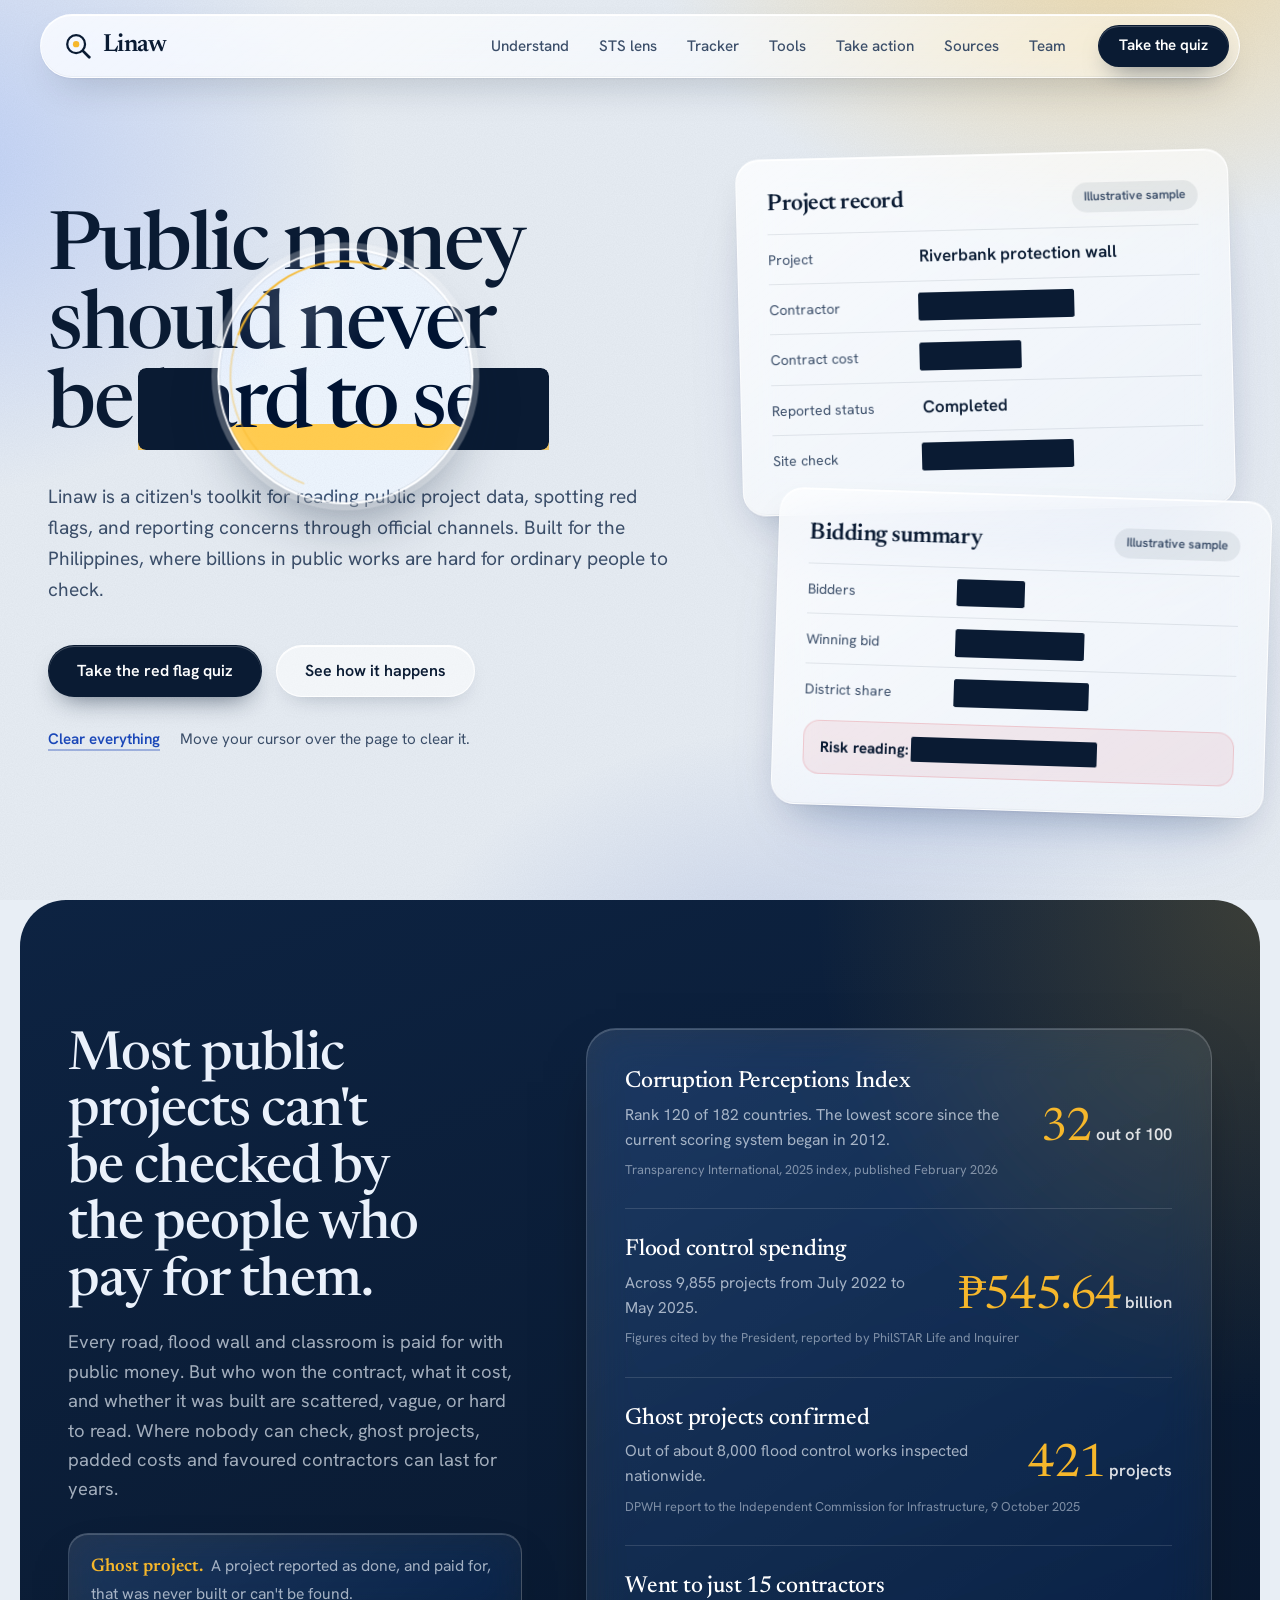
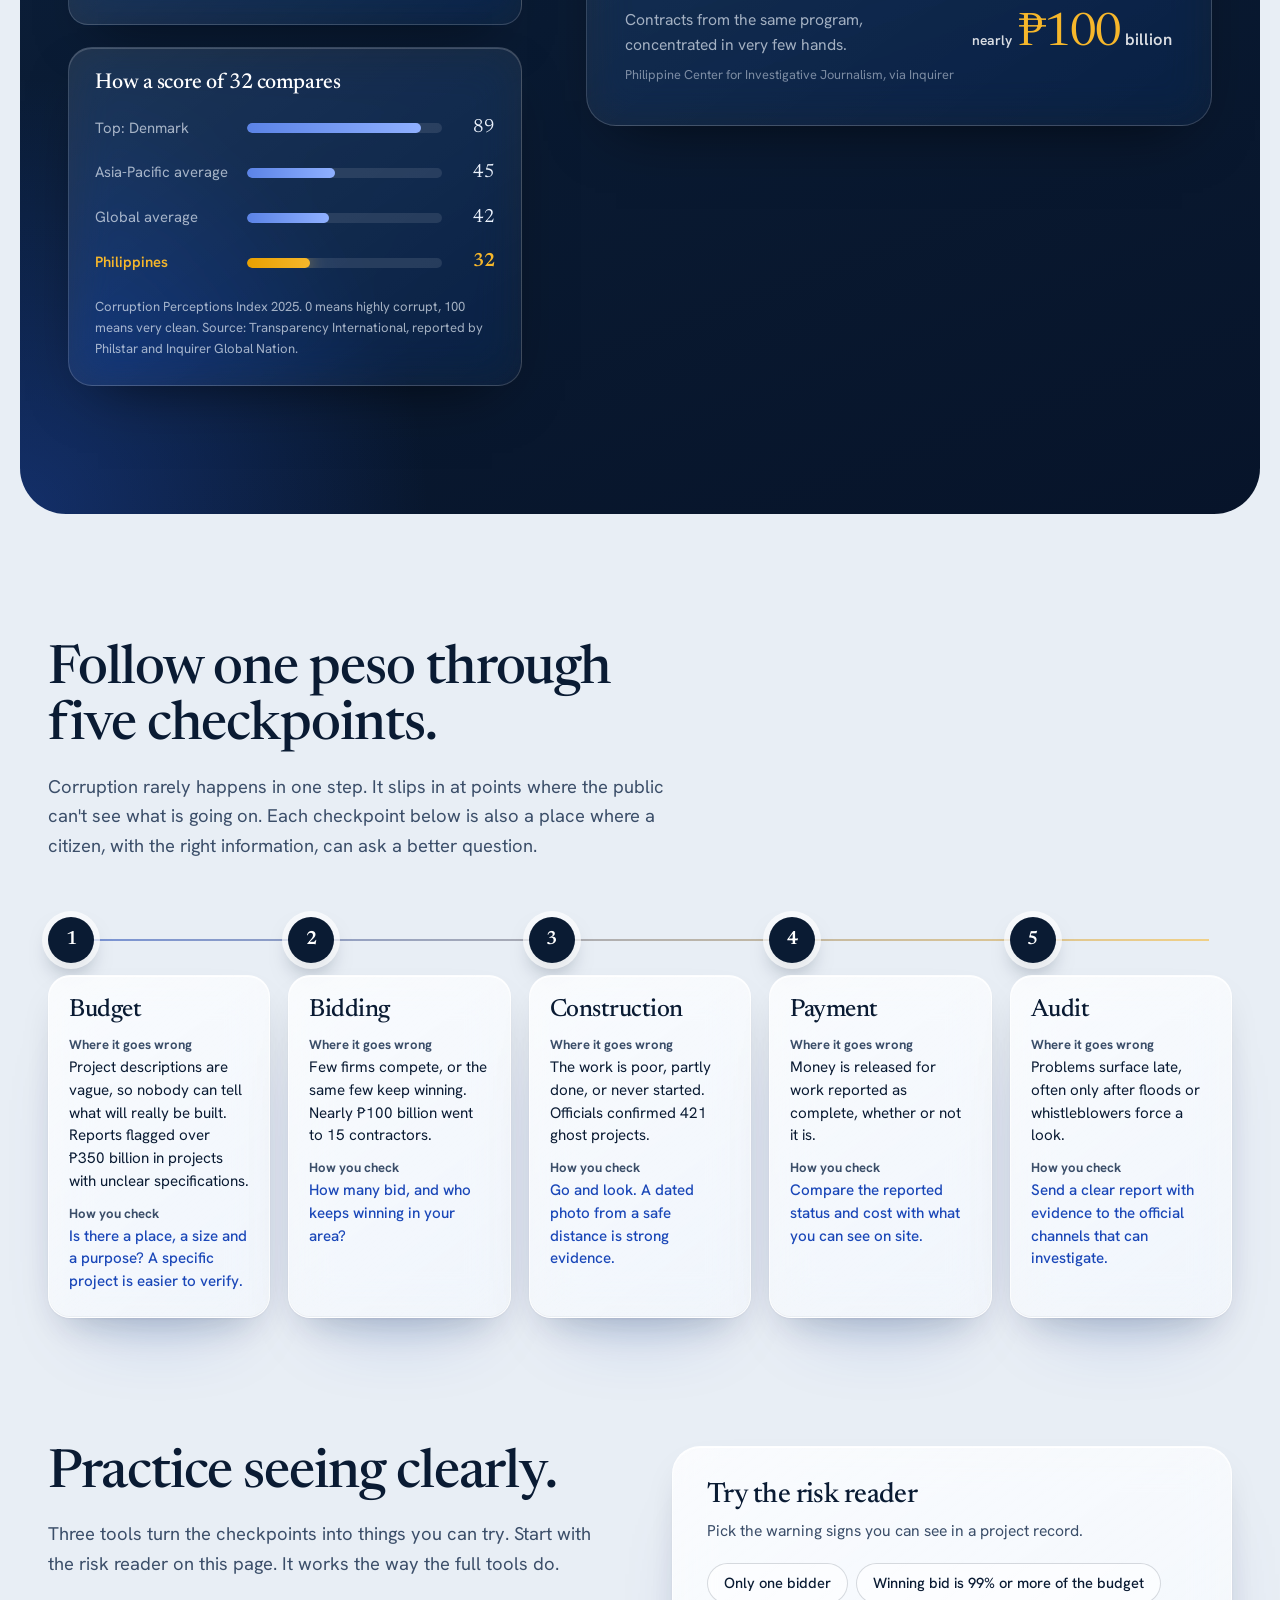
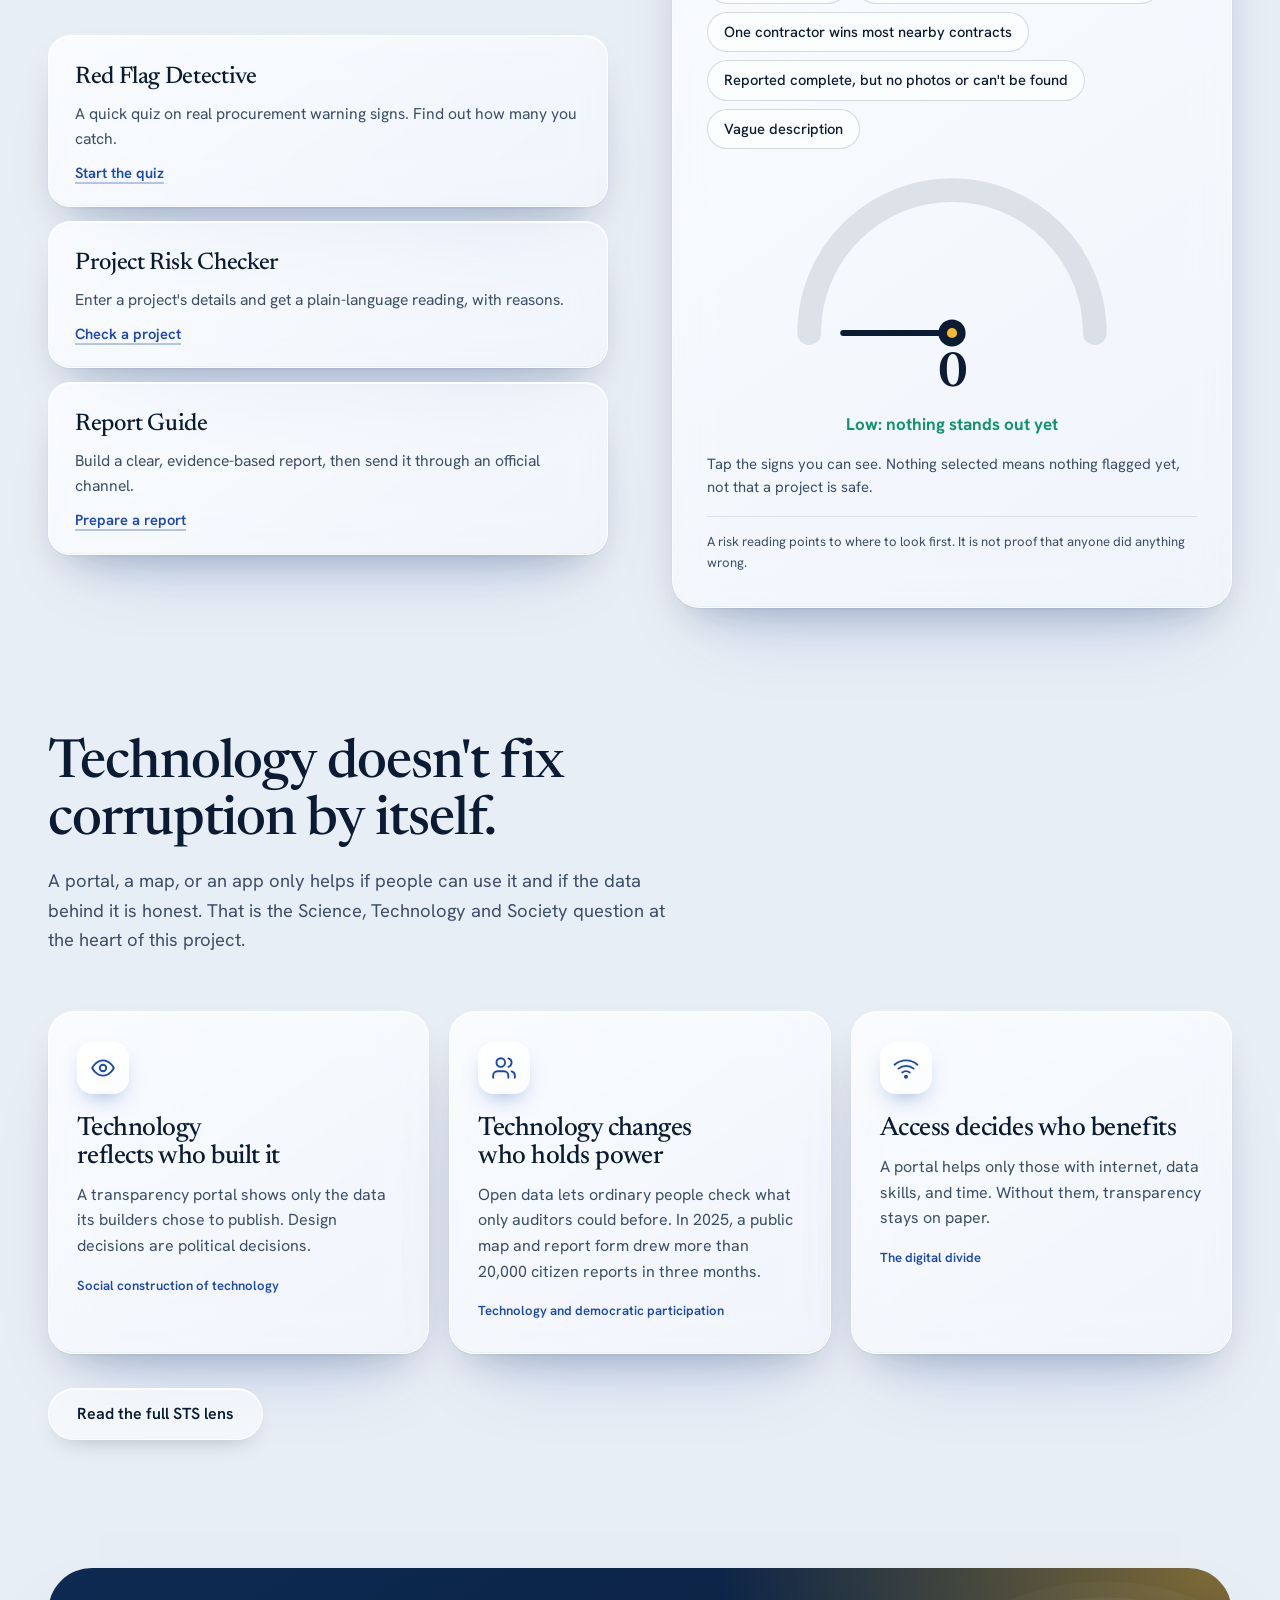
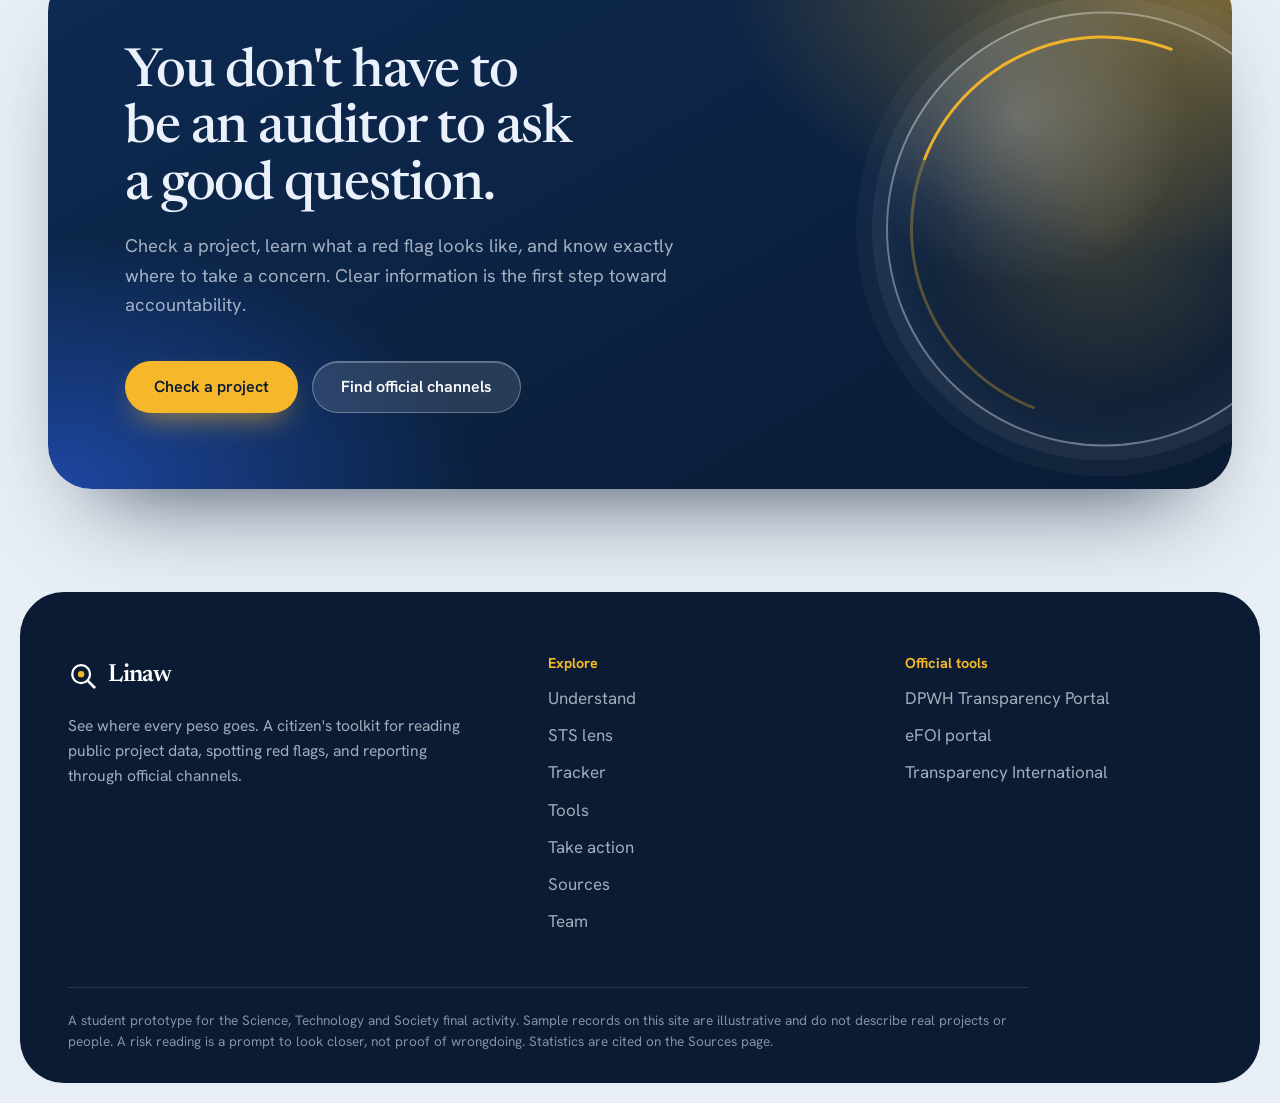
==== index.html @ 407753c2 "Add homepage and design system" ====
<!doctype html>
<html lang="en">
<head>
  <meta charset="utf-8">
  <meta name="viewport" content="width=device-width, initial-scale=1">
  <title>Linaw: See where every peso goes</title>
  <meta name="description" content="Linaw is a citizen's toolkit for reading public project data, spotting red flags, and reporting corruption concerns through official channels in the Philippines.">
  <meta name="theme-color" content="#e8eef5">
  <link rel="icon" href="assets/favicon.svg" type="image/svg+xml">
  <link rel="preconnect" href="https://fonts.googleapis.com">
  <link rel="preconnect" href="https://fonts.gstatic.com" crossorigin>
  <link href="https://fonts.googleapis.com/css2?family=Hanken+Grotesk:wght@400;500;600;700&family=Newsreader:ital,opsz,wght@0,6..72,400..700;1,6..72,400..700&display=swap" rel="stylesheet">
  <link rel="stylesheet" href="css/styles.css">
  <script>document.documentElement.classList.add("js");</script>
</head>
<body>
  <div data-chrome="header"></div>

  <main id="main">

    <!-- HERO: the lens clears redacted public records -->
    <section class="hero" data-lens aria-labelledby="hero-title">
      <div class="lens" aria-hidden="true"></div>
      <div class="wrap hero__grid">
        <div class="hero__copy">
          <h1 id="hero-title" class="hero__title">
            <span class="w" style="--i:0">Public</span>
            <span class="w" style="--i:1">money</span>
            <span class="w" style="--i:2">should</span>
            <span class="w" style="--i:3">never</span>
            <span class="w" style="--i:4">be</span>
            <span class="w" style="--i:5"><span class="redact">hard to see.</span></span>
          </h1>
          <p class="hero__sub rise" style="--d:0">Linaw is a citizen's toolkit for reading public project data, spotting red flags, and reporting concerns through official channels. Built for the Philippines, where billions in public works are hard for ordinary people to check.</p>
          <div class="hero__actions rise" style="--d:120">
            <a class="btn btn--primary" href="tools.html#detective"><span>Take the red flag quiz</span></a>
            <a class="btn btn--glass" href="#how"><span>See how it happens</span></a>
          </div>
          <div class="lens-bar rise" style="--d:240">
            <button class="linkbtn" type="button" data-lens-toggle aria-pressed="false">Clear everything</button>
            <span data-lens-hint>Move your cursor over the page to clear it.</span>
          </div>
        </div>

        <div class="dossier" aria-label="Sample public project records">
          <article class="sheet sheet--a glass" style="--d:0">
            <header class="sheet__head">
              <h2 class="sheet__title">Project record</h2>
              <span class="chip">Illustrative sample</span>
            </header>
            <dl class="rows">
              <div><dt>Project</dt><dd>Riverbank protection wall</dd></div>
              <div><dt>Contractor</dt><dd><span class="redact">Apex Ridge Builders</span></dd></div>
              <div><dt>Contract cost</dt><dd><span class="redact">₱48,500,000</span></dd></div>
              <div><dt>Reported status</dt><dd>Completed</dd></div>
              <div><dt>Site check</dt><dd><span class="redact redact--flag">No structure found</span></dd></div>
            </dl>
          </article>

          <article class="sheet sheet--b glass" style="--d:160">
            <header class="sheet__head">
              <h2 class="sheet__title">Bidding summary</h2>
              <span class="chip">Illustrative sample</span>
            </header>
            <dl class="rows">
              <div><dt>Bidders</dt><dd><span class="redact">1 bidder</span></dd></div>
              <div><dt>Winning bid</dt><dd><span class="redact">99.8% of budget</span></dd></div>
              <div><dt>District share</dt><dd><span class="redact">71% of contracts</span></dd></div>
            </dl>
            <p class="verdict"><strong>Risk reading:</strong> <span class="redact redact--flag">High, verify on the ground</span></p>
          </article>
        </div>
      </div>
    </section>

    <!-- THE PROBLEM -->
    <section class="band--ink section" id="problem" aria-labelledby="problem-title">
      <div class="wrap problem">
        <div>
          <div class="sec-head" data-focus>
            <h2 id="problem-title">Most public projects can't be checked by the people who pay for them.</h2>
            <p>Every road, flood wall and classroom is paid for with public money. But who won the contract, what it cost, and whether it was built are scattered, vague, or hard to read. Where nobody can check, ghost projects, padded costs and favoured contractors can last for years.</p>
          </div>

          <p class="define glass glass--ink"><strong>Ghost project.</strong> A project reported as done, and paid for, that was never built or can't be found.</p>

          <div class="compare glass glass--ink" data-bars>
            <h3>How a score of 32 compares</h3>
            <div class="bar"><span class="bar__label">Top: Denmark</span><span class="bar__track"><span class="bar__fill" style="--w:89%"></span></span><span class="bar__val">89</span></div>
            <div class="bar"><span class="bar__label">Asia-Pacific average</span><span class="bar__track"><span class="bar__fill" style="--w:45%"></span></span><span class="bar__val">45</span></div>
            <div class="bar"><span class="bar__label">Global average</span><span class="bar__track"><span class="bar__fill" style="--w:42%"></span></span><span class="bar__val">42</span></div>
            <div class="bar bar--ph"><span class="bar__label">Philippines</span><span class="bar__track"><span class="bar__fill" style="--w:32%"></span></span><span class="bar__val">32</span></div>
            <p class="compare__note">Corruption Perceptions Index 2025. 0 means highly corrupt, 100 means very clean. Source: Transparency International, reported by Philstar and Inquirer Global Nation.</p>
          </div>
        </div>

        <div class="ledger glass glass--ink" data-ledger aria-label="Key figures">
          <div class="ledger__row">
            <div class="ledger__label"><strong>Corruption Perceptions Index</strong><span>Rank 120 of 182 countries. The lowest score since the current scoring system began in 2012.</span></div>
            <div class="ledger__value"><span data-to="32">32</span><small>out of 100</small></div>
            <p class="ledger__src">Transparency International, 2025 index, published February 2026</p>
          </div>
          <div class="ledger__row">
            <div class="ledger__label"><strong>Flood control spending</strong><span>Across 9,855 projects from July 2022 to May 2025.</span></div>
            <div class="ledger__value">₱<span data-to="545.64" data-dec="2">545.64</span><small>billion</small></div>
            <p class="ledger__src">Figures cited by the President, reported by PhilSTAR Life and Inquirer</p>
          </div>
          <div class="ledger__row">
            <div class="ledger__label"><strong>Ghost projects confirmed</strong><span>Out of about 8,000 flood control works inspected nationwide.</span></div>
            <div class="ledger__value"><span data-to="421">421</span><small>projects</small></div>
            <p class="ledger__src">DPWH report to the Independent Commission for Infrastructure, 9 October 2025</p>
          </div>
          <div class="ledger__row">
            <div class="ledger__label"><strong>Went to just 15 contractors</strong><span>Contracts from the same program, concentrated in very few hands.</span></div>
            <div class="ledger__value"><small class="pre">nearly</small>₱<span data-to="100">100</span><small>billion</small></div>
            <p class="ledger__src">Philippine Center for Investigative Journalism, via Inquirer</p>
          </div>
        </div>
      </div>
    </section>

    <!-- HOW IT HAPPENS: a true sequence -->
    <section class="section" id="how" aria-labelledby="how-title">
      <div class="wrap">
        <div class="sec-head" data-focus>
          <h2 id="how-title">Follow one peso through five checkpoints.</h2>
          <p>Corruption rarely happens in one step. It slips in at points where the public can't see what is going on. Each checkpoint below is also a place where a citizen, with the right information, can ask a better question.</p>
        </div>

        <ol class="steps">
          <li class="step">
            <span class="step__node" aria-hidden="true">1</span>
            <div class="glass">
              <h3>Budget</h3>
              <h4>Where it goes wrong</h4>
              <p>Project descriptions are vague, so nobody can tell what will really be built. Reports flagged over ₱350 billion in projects with unclear specifications.</p>
              <h4>How you check</h4>
              <p class="fix">Is there a place, a size and a purpose? A specific project is easier to verify.</p>
            </div>
          </li>
          <li class="step">
            <span class="step__node" aria-hidden="true">2</span>
            <div class="glass">
              <h3>Bidding</h3>
              <h4>Where it goes wrong</h4>
              <p>Few firms compete, or the same few keep winning. Nearly ₱100 billion went to 15 contractors.</p>
              <h4>How you check</h4>
              <p class="fix">How many bid, and who keeps winning in your area?</p>
            </div>
          </li>
          <li class="step">
            <span class="step__node" aria-hidden="true">3</span>
            <div class="glass">
              <h3>Construction</h3>
              <h4>Where it goes wrong</h4>
              <p>The work is poor, partly done, or never started. Officials confirmed 421 ghost projects.</p>
              <h4>How you check</h4>
              <p class="fix">Go and look. A dated photo from a safe distance is strong evidence.</p>
            </div>
          </li>
          <li class="step">
            <span class="step__node" aria-hidden="true">4</span>
            <div class="glass">
              <h3>Payment</h3>
              <h4>Where it goes wrong</h4>
              <p>Money is released for work reported as complete, whether or not it is.</p>
              <h4>How you check</h4>
              <p class="fix">Compare the reported status and cost with what you can see on site.</p>
            </div>
          </li>
          <li class="step">
            <span class="step__node" aria-hidden="true">5</span>
            <div class="glass">
              <h3>Audit</h3>
              <h4>Where it goes wrong</h4>
              <p>Problems surface late, often only after floods or whistleblowers force a look.</p>
              <h4>How you check</h4>
              <p class="fix">Send a clear report with evidence to the official channels that can investigate.</p>
            </div>
          </li>
        </ol>
      </div>
    </section>

    <!-- TOOLS + LIVE RISK READER -->
    <section class="section" id="tools" style="padding-top:0" aria-labelledby="tools-title">
      <div class="wrap split">
        <div>
          <div class="sec-head" data-focus>
            <h2 id="tools-title">Practice seeing clearly.</h2>
            <p>Three tools turn the checkpoints into things you can try. Start with the risk reader on this page. It works the way the full tools do.</p>
          </div>
          <div class="toollist">
            <a class="tool glass" href="tools.html#detective">
              <strong>Red Flag Detective</strong>
              <span>A quick quiz on real procurement warning signs. Find out how many you catch.</span>
              <em>Start the quiz</em>
            </a>
            <a class="tool glass" href="tools.html#checker">
              <strong>Project Risk Checker</strong>
              <span>Enter a project's details and get a plain-language reading, with reasons.</span>
              <em>Check a project</em>
            </a>
            <a class="tool glass" href="tools.html#report">
              <strong>Report Guide</strong>
              <span>Build a clear, evidence-based report, then send it through an official channel.</span>
              <em>Prepare a report</em>
            </a>
          </div>
        </div>

        <section class="meter glass" data-meter data-level="low" aria-labelledby="meter-title">
          <h3 id="meter-title">Try the risk reader</h3>
          <p class="meter__lead">Pick the warning signs you can see in a project record.</p>
          <div class="chips">
            <button class="flag" type="button" aria-pressed="false" data-weight="25" data-why="Only one bidder means the price may never have been tested by competition.">Only one bidder</button>
            <button class="flag" type="button" aria-pressed="false" data-weight="15" data-why="A winning bid right at the approved budget can mean the price was never negotiated.">Winning bid is 99% or more of the budget</button>
            <button class="flag" type="button" aria-pressed="false" data-weight="25" data-why="Contracts concentrated in a few firms are a classic procurement warning sign.">One contractor wins most nearby contracts</button>
            <button class="flag" type="button" aria-pressed="false" data-weight="25" data-why="A project marked complete that nobody can see or locate needs a site check.">Reported complete, but no photos or can't be found</button>
            <button class="flag" type="button" aria-pressed="false" data-weight="10" data-why="Without a place, size or purpose, a project is almost impossible to verify.">Vague description</button>
          </div>

          <div class="gauge" role="img" aria-label="Risk gauge">
            <svg viewBox="0 0 200 112">
              <path class="gauge__track" d="M16 100 A84 84 0 0 1 184 100" pathLength="100"/>
              <path class="gauge__fill" d="M16 100 A84 84 0 0 1 184 100" pathLength="100" style="stroke-dasharray:0 200;stroke-opacity:0"/>
              <g class="gauge__needle" style="transform:rotate(-90deg)">
                <line x1="100" y1="100" x2="100" y2="36" stroke="#0a1b33" stroke-width="3.5" stroke-linecap="round"/>
                <circle cx="100" cy="100" r="8" fill="#0a1b33"/>
                <circle cx="100" cy="100" r="3" fill="#f6b72b"/>
              </g>
            </svg>
          </div>
          <p class="gauge__readout" aria-live="polite"><span class="gauge__score" data-score>0</span></p>
          <p class="meter__level" data-level-text aria-live="polite">Low: nothing stands out yet</p>
          <ul class="meter__why" data-reasons></ul>
          <p class="meter__note">A risk reading points to where to look first. It is not proof that anyone did anything wrong.</p>
        </section>
      </div>
    </section>

    <!-- STS LENS -->
    <section class="section" id="sts" style="padding-top:0" aria-labelledby="sts-title">
      <div class="wrap">
        <div class="sec-head" data-focus>
          <h2 id="sts-title">Technology doesn't fix corruption by itself.</h2>
          <p>A portal, a map, or an app only helps if people can use it and if the data behind it is honest. That is the Science, Technology and Society question at the heart of this project.</p>
        </div>
        <div class="trio">
          <article class="idea glass">
            <div class="idea__icon"><svg viewBox="0 0 24 24" aria-hidden="true"><path d="M2 12s3.6-7 10-7 10 7 10 7-3.6 7-10 7-10-7-10-7Z"/><circle cx="12" cy="12" r="3"/></svg></div>
            <h3>Technology reflects who built it</h3>
            <p>A transparency portal shows only the data its builders chose to publish. Design decisions are political decisions.</p>
            <small>Social construction of technology</small>
          </article>
          <article class="idea glass">
            <div class="idea__icon"><svg viewBox="0 0 24 24" aria-hidden="true"><path d="M16 21v-2a4 4 0 0 0-4-4H6a4 4 0 0 0-4 4v2"/><circle cx="9" cy="7" r="4"/><path d="M22 21v-2a4 4 0 0 0-3-3.87"/><path d="M16 3.13a4 4 0 0 1 0 7.75"/></svg></div>
            <h3>Technology changes who holds power</h3>
            <p>Open data lets ordinary people check what only auditors could before. In 2025, a public map and report form drew more than 20,000 citizen reports in three months.</p>
            <small>Technology and democratic participation</small>
          </article>
          <article class="idea glass">
            <div class="idea__icon"><svg viewBox="0 0 24 24" aria-hidden="true"><path d="M5 12.55a11 11 0 0 1 14.08 0"/><path d="M1.42 9a16 16 0 0 1 21.16 0"/><path d="M8.53 16.11a6 6 0 0 1 6.95 0"/><circle cx="12" cy="20" r="1"/></svg></div>
            <h3>Access decides who benefits</h3>
            <p>A portal helps only those with internet, data skills, and time. Without them, transparency stays on paper.</p>
            <small>The digital divide</small>
          </article>
        </div>
        <div class="more"><a class="btn btn--glass" href="sts.html"><span>Read the full STS lens</span></a></div>
      </div>
    </section>

    <!-- CLOSING CALL TO ACTION -->
    <section class="wrap" aria-labelledby="cta-title">
      <div class="cta">
        <div class="cta__lens" aria-hidden="true"></div>
        <h2 id="cta-title">You don't have to be an auditor to ask a good question.</h2>
        <p>Check a project, learn what a red flag looks like, and know exactly where to take a concern. Clear information is the first step toward accountability.</p>
        <div class="hero__actions">
          <a class="btn btn--gold" href="tools.html#checker"><span>Check a project</span></a>
          <a class="btn btn--glass" href="action.html"><span>Find official channels</span></a>
        </div>
      </div>
    </section>

  </main>

  <div data-chrome="footer"></div>
  <script src="js/main.js"></script>
</body>
</html>
---- css/styles.css ----
/* =========================================================
   LINAW — design system
   Concept: clarity vs. opacity. Public money should be easy to see.
   Palette: mist, ink navy, flag blue, sun gold, signal red.
   Type: Newsreader (display) + Hanken Grotesk (interface).
   ========================================================= */

:root {
  /* colour */
  --ink: #0a1b33;
  --ink-2: #14304f;
  --ink-soft: #3b4e69;
  --mist: #e8eef5;
  --mist-2: #dbe5f0;
  --paper: #ffffff;
  --blue: #1a47b8;
  --blue-2: #2f6bff;
  --gold: #f6b72b;
  --gold-deep: #b97f00;
  --red: #d8343f;
  --green: #10936f;
  --on-ink: #eaf1fb;
  --on-ink-soft: rgba(234, 241, 251, 0.68);

  /* type */
  --font-display: "Newsreader", "Iowan Old Style", "Palatino Linotype", Georgia, serif;
  --font-ui: "Hanken Grotesk", "Segoe UI", system-ui, -apple-system, sans-serif;
  --step--1: 0.875rem;
  --step-0: 1.0625rem;
  --step-1: 1.25rem;
  --step-2: 1.6rem;
  --step-3: clamp(1.8rem, 2.6vw, 2.3rem);
  --step-4: clamp(2.3rem, 4.2vw, 3.6rem);
  --step-5: clamp(2.85rem, 6.3vw, 5.9rem);

  /* shape + motion */
  --r-sm: 10px;
  --r-md: 18px;
  --r-lg: 28px;
  --ease: cubic-bezier(0.2, 0.7, 0.2, 1);
  --gutter: clamp(18px, 4vw, 48px);
  --section-y: clamp(72px, 10vw, 132px);
}

*, *::before, *::after { box-sizing: border-box; }

html {
  -webkit-text-size-adjust: 100%;
  scroll-behavior: smooth;
  background: var(--mist);
}

body {
  margin: 0;
  font-family: var(--font-ui);
  font-size: var(--step-0);
  line-height: 1.6;
  color: var(--ink);
  -webkit-font-smoothing: antialiased;
  text-rendering: optimizeLegibility;
  overflow-x: clip;
}

/* ambient light: sun from the top right, sea from the left */
body::before {
  content: "";
  position: fixed;
  inset: 0;
  z-index: -2;
  background:
    radial-gradient(60vw 55vh at 88% -8%, rgba(246, 183, 43, 0.38), transparent 62%),
    radial-gradient(55vw 60vh at -6% 18%, rgba(47, 107, 255, 0.22), transparent 62%),
    radial-gradient(50vw 50vh at 62% 112%, rgba(26, 71, 184, 0.16), transparent 62%),
    var(--mist);
}
/* fine paper grain */
body::after {
  content: "";
  position: fixed;
  inset: 0;
  z-index: -1;
  pointer-events: none;
  opacity: 0.07;
  mix-blend-mode: multiply;
  background-image: url("data:image/svg+xml;utf8,<svg xmlns='http://www.w3.org/2000/svg' width='160' height='160'><filter id='n'><feTurbulence type='fractalNoise' baseFrequency='.9' numOctaves='2' stitchTiles='stitch'/><feColorMatrix values='0 0 0 0 0  0 0 0 0 0  0 0 0 0 0  0 0 0 .55 0'/></filter><rect width='100%' height='100%' filter='url(%23n)'/></svg>");
}

img, svg { display: block; max-width: 100%; }
a { color: inherit; }
p { margin: 0; }

h1, h2, h3, h4 {
  margin: 0;
  font-family: var(--font-display);
  font-weight: 500;
  line-height: 1.05;
  letter-spacing: -0.02em;
  text-wrap: balance;
  font-optical-sizing: auto;
}

:focus-visible {
  outline: 3px solid var(--blue-2);
  outline-offset: 3px;
  border-radius: 6px;
}

::selection { background: var(--gold); color: var(--ink); }

.wrap {
  width: min(1240px, 100% - 2 * var(--gutter));
  margin-inline: auto;
}

.section { padding-block: var(--section-y); }
section[id] { scroll-margin-top: 96px; }

.skip {
  position: fixed;
  left: 16px;
  top: -80px;
  z-index: 100;
  background: var(--ink);
  color: #fff;
  padding: 12px 18px;
  border-radius: 12px;
  text-decoration: none;
  transition: top 0.2s;
}
.skip:focus { top: 14px; }

/* ---------- glass ---------- */
.glass {
  position: relative;
  isolation: isolate;
  border-radius: var(--r-lg);
  background: linear-gradient(145deg, rgba(255, 255, 255, 0.78), rgba(255, 255, 255, 0.42));
  border: 1px solid rgba(255, 255, 255, 0.78);
  -webkit-backdrop-filter: blur(22px) saturate(1.6);
  backdrop-filter: blur(22px) saturate(1.6);
  box-shadow:
    inset 0 1px 0 rgba(255, 255, 255, 0.95),
    inset 0 -1px 0 rgba(10, 27, 51, 0.04),
    0 1px 2px rgba(10, 27, 51, 0.05),
    0 18px 40px -18px rgba(10, 27, 51, 0.28),
    0 44px 80px -44px rgba(26, 71, 184, 0.28);
}
.glass::after {
  content: "";
  position: absolute;
  inset: 0;
  z-index: 0;
  border-radius: inherit;
  pointer-events: none;
  background: radial-gradient(380px circle at var(--mx, 50%) var(--my, 0%), rgba(255, 255, 255, 0.7), transparent 46%);
  opacity: 0;
  transition: opacity 0.35s var(--ease);
}
.glass:hover::after { opacity: 1; }
.glass > * { position: relative; z-index: 1; }

.glass--ink {
  background: linear-gradient(145deg, rgba(255, 255, 255, 0.11), rgba(255, 255, 255, 0.03));
  border-color: rgba(255, 255, 255, 0.16);
  box-shadow:
    inset 0 1px 0 rgba(255, 255, 255, 0.18),
    0 24px 60px -30px rgba(0, 0, 0, 0.7);
}
.glass--ink::after {
  background: radial-gradient(380px circle at var(--mx, 50%) var(--my, 0%), rgba(246, 183, 43, 0.16), transparent 46%);
}

/* ---------- buttons ---------- */
.btn {
  display: inline-flex;
  align-items: center;
  justify-content: center;
  height: 52px;
  padding: 0 28px;
  border-radius: 999px;
  border: 1px solid transparent;
  font: 600 1rem/1 var(--font-ui);
  text-decoration: none;
  cursor: pointer;
  position: relative;
  overflow: hidden;
  isolation: isolate;
  transition: transform 0.25s var(--ease), box-shadow 0.25s var(--ease), background-color 0.25s;
}
.btn > span { position: relative; z-index: 1; }
.btn--primary {
  background: var(--ink);
  color: #fff;
  box-shadow: inset 0 1px 0 rgba(255, 255, 255, 0.22), 0 12px 26px -12px rgba(10, 27, 51, 0.65);
}
.btn--primary::before {
  content: "";
  position: absolute;
  inset: 0;
  background: linear-gradient(110deg, transparent 30%, rgba(246, 183, 43, 0.6) 50%, transparent 70%);
  transform: translateX(-120%);
  transition: transform 0.75s var(--ease);
}
.btn--primary:hover { transform: translateY(-2px); box-shadow: inset 0 1px 0 rgba(255, 255, 255, 0.22), 0 18px 34px -12px rgba(10, 27, 51, 0.7), 0 0 0 4px rgba(246, 183, 43, 0.3); }
.btn--primary:hover::before { transform: translateX(120%); }
.btn--glass {
  color: var(--ink);
  background: rgba(255, 255, 255, 0.55);
  border-color: rgba(255, 255, 255, 0.85);
  -webkit-backdrop-filter: blur(14px);
  backdrop-filter: blur(14px);
  box-shadow: inset 0 1px 0 #fff, 0 10px 24px -14px rgba(10, 27, 51, 0.35);
}
.btn--glass:hover { transform: translateY(-2px); background: rgba(255, 255, 255, 0.85); box-shadow: inset 0 1px 0 #fff, 0 16px 30px -14px rgba(10, 27, 51, 0.4); }
.btn--gold { background: var(--gold); color: var(--ink); box-shadow: 0 14px 30px -12px rgba(246, 183, 43, 0.7); }
.btn--gold:hover { transform: translateY(-2px); box-shadow: 0 18px 36px -12px rgba(246, 183, 43, 0.9), 0 0 0 4px rgba(255, 255, 255, 0.25); }
.btn--sm { height: 42px; padding: 0 20px; font-size: 0.95rem; }

.linkbtn {
  appearance: none;
  background: none;
  border: 0;
  padding: 0;
  font: 600 0.95rem/1.2 var(--font-ui);
  color: var(--blue);
  cursor: pointer;
  text-decoration: underline;
  text-decoration-thickness: 2px;
  text-underline-offset: 5px;
  text-decoration-color: rgba(26, 71, 184, 0.35);
  transition: text-decoration-color 0.2s;
}
.linkbtn:hover { text-decoration-color: var(--blue); }

/* ---------- header ---------- */
.site-header {
  position: fixed;
  top: 14px;
  left: 0;
  right: 0;
  z-index: 50;
  display: flex;
  justify-content: center;
  padding-inline: 12px;
  pointer-events: none;
}
.nav {
  pointer-events: auto;
  width: min(1200px, 100%);
  height: 64px;
  display: flex;
  align-items: center;
  gap: 8px;
  padding: 0 10px 0 22px;
  border-radius: 999px;
  transition: background 0.3s, box-shadow 0.3s;
}
.nav::after { display: none; }
.site-header.is-scrolled .nav {
  background: linear-gradient(145deg, rgba(255, 255, 255, 0.9), rgba(255, 255, 255, 0.66));
  box-shadow: inset 0 1px 0 #fff, 0 22px 50px -22px rgba(10, 27, 51, 0.45);
}
.brand {
  display: inline-flex;
  align-items: center;
  gap: 10px;
  text-decoration: none;
  font-family: var(--font-display);
  font-size: 1.55rem;
  font-weight: 600;
  letter-spacing: -0.03em;
  margin-right: auto;
}
.brand svg { color: var(--ink); }
.nav__links { display: flex; align-items: center; gap: 2px; margin: 0; padding: 0; list-style: none; }
.nav__links a {
  display: block;
  padding: 10px 14px;
  border-radius: 999px;
  font-size: 0.95rem;
  font-weight: 500;
  color: var(--ink-soft);
  text-decoration: none;
  transition: background 0.2s, color 0.2s;
}
.nav__links a:hover { background: rgba(255, 255, 255, 0.7); color: var(--ink); }
.nav__links a[aria-current="page"] { color: var(--ink); background: rgba(246, 183, 43, 0.28); }
.nav__cta { margin-left: 10px; }
.nav__toggle {
  display: none;
  appearance: none;
  width: 46px;
  height: 46px;
  border: 0;
  border-radius: 50%;
  background: rgba(255, 255, 255, 0.7);
  cursor: pointer;
  color: var(--ink);
  margin-left: 6px;
}
.nav__toggle span, .nav__toggle span::before, .nav__toggle span::after {
  display: block;
  width: 18px;
  height: 2px;
  background: currentColor;
  border-radius: 2px;
  margin: auto;
  position: relative;
  transition: transform 0.3s var(--ease), background 0.2s;
}
.nav__toggle span::before, .nav__toggle span::after { content: ""; position: absolute; left: 0; }
.nav__toggle span::before { top: -6px; }
.nav__toggle span::after { top: 6px; }
.nav__toggle[aria-expanded="true"] span { background: transparent; }
.nav__toggle[aria-expanded="true"] span::before { transform: translateY(6px) rotate(45deg); }
.nav__toggle[aria-expanded="true"] span::after { transform: translateY(-6px) rotate(-45deg); }

@media (max-width: 1020px) {
  .nav__toggle { display: block; }
  .nav__cta { display: none; }
  .nav { position: relative; }
  .nav__links {
    position: absolute;
    top: calc(100% + 10px);
    left: 0;
    right: 0;
    flex-direction: column;
    align-items: stretch;
    padding: 12px;
    border-radius: 24px;
    background: #ffffff;
    border: 1px solid #fff;
    box-shadow: 0 30px 60px -24px rgba(10, 27, 51, 0.5);
    opacity: 0;
    visibility: hidden;
    transform: translateY(-8px);
    transition: opacity 0.25s, transform 0.25s var(--ease), visibility 0.25s;
  }
  .nav__links.is-open { opacity: 1; visibility: visible; transform: none; }
  .nav__links a { padding: 14px 18px; font-size: 1.05rem; }
}

/* ---------- hero + the lens ---------- */
.hero {
  position: relative;
  min-height: 100svh;
  padding: clamp(118px, 15vh, 160px) 0 clamp(56px, 8vh, 96px);
  display: flex;
  align-items: center;
  --lr: 128px;
  touch-action: pan-y;
  overflow: clip;
}
.hero__grid {
  display: grid;
  grid-template-columns: minmax(0, 1.12fr) minmax(0, 0.88fr);
  gap: clamp(36px, 5vw, 84px);
  align-items: center;
}
.hero__title {
  font-size: var(--step-5);
  line-height: 0.98;
  letter-spacing: -0.03em;
  font-weight: 500;
}
.hero__title .w { display: inline-block; }
.hero__sub {
  margin-top: clamp(22px, 3vw, 34px);
  max-width: 33em;
  font-size: clamp(1.08rem, 1.5vw, 1.25rem);
  color: var(--ink-soft);
}
.hero__actions { display: flex; flex-wrap: wrap; gap: 14px; margin-top: clamp(26px, 3.4vw, 40px); }
.lens-bar { display: flex; flex-wrap: wrap; align-items: center; gap: 10px 20px; margin-top: 30px; color: var(--ink-soft); font-size: 0.95rem; }

/* the redaction: a bar over real text, with a hole where the lens is */
.redact { position: relative; display: inline-block; padding: 0.02em 0.12em; margin: -0.02em -0.12em; }
.js .redact::after {
  content: "";
  position: absolute;
  inset: 0;
  background: var(--ink);
  border-radius: 0.1em;
  -webkit-mask-image: radial-gradient(circle at var(--hx, -999px) var(--hy, -999px), transparent 0, transparent calc(var(--lr) - 1px), #000 var(--lr));
  mask-image: radial-gradient(circle at var(--hx, -999px) var(--hy, -999px), transparent 0, transparent calc(var(--lr) - 1px), #000 var(--lr));
  transition: opacity 0.6s var(--ease);
}
.hero__title .redact { background: linear-gradient(transparent 68%, rgba(246, 183, 43, 0.7) 68%); }
.redact--flag { color: var(--red); font-weight: 700; }
.hero.is-clear .redact::after { opacity: 0; }

.lens {
  position: absolute;
  left: 0;
  top: 0;
  z-index: 20;
  width: calc(var(--lr) * 2);
  height: calc(var(--lr) * 2);
  border-radius: 50%;
  pointer-events: none;
  opacity: 0;
  transition: opacity 0.5s;
  will-change: transform;
  border: 2px solid rgba(255, 255, 255, 0.95);
  background: radial-gradient(circle at 30% 24%, rgba(255, 255, 255, 0.2), rgba(255, 255, 255, 0) 30%);
  box-shadow:
    inset 0 0 0 1px rgba(10, 27, 51, 0.1),
    inset 0 0 22px rgba(255, 255, 255, 0.16),
    0 0 0 6px rgba(255, 255, 255, 0.26),
    0 30px 60px -22px rgba(10, 27, 51, 0.5);
  -webkit-backdrop-filter: contrast(1.08) saturate(1.2);
  backdrop-filter: contrast(1.08) saturate(1.2);
}
.lens::before {
  content: "";
  position: absolute;
  inset: 10px;
  border-radius: 50%;
  border: 2px solid transparent;
  border-top-color: rgba(246, 183, 43, 0.95);
  border-left-color: rgba(246, 183, 43, 0.35);
  transform: rotate(-24deg);
}
.hero.has-lens .lens { opacity: 1; }
.hero.is-clear .lens { opacity: 0; }

/* the evidence: illustrative documents */
.dossier { position: relative; display: grid; gap: 0; }
.sheet { padding: clamp(20px, 2.4vw, 30px); border-radius: 24px; }
.sheet--a { transform: rotate(-1.4deg); }
.sheet--b { transform: rotate(1.8deg) translateX(clamp(8px, 3vw, 36px)); margin-top: -18px; }
.sheet__head { display: flex; align-items: center; justify-content: space-between; gap: 12px; margin-bottom: 14px; }
.sheet__title { font-family: var(--font-display); font-size: 1.45rem; font-weight: 600; letter-spacing: -0.02em; }
.chip {
  display: inline-flex;
  align-items: center;
  gap: 6px;
  padding: 5px 12px;
  border-radius: 999px;
  font-size: 0.78rem;
  font-weight: 600;
  background: rgba(10, 27, 51, 0.07);
  color: var(--ink-soft);
}
.rows { margin: 0; }
.rows div {
  display: grid;
  grid-template-columns: 8.2em minmax(0, 1fr);
  gap: 12px;
  padding: 11px 0;
  border-top: 1px solid rgba(10, 27, 51, 0.09);
  align-items: baseline;
}
.rows dt { font-size: 0.88rem; color: var(--ink-soft); }
.rows dd { margin: 0; font-weight: 600; }
.verdict {
  margin-top: 6px;
  padding: 14px 16px;
  border-radius: 16px;
  background: rgba(216, 52, 63, 0.08);
  border: 1px solid rgba(216, 52, 63, 0.18);
  font-size: 0.95rem;
}

/* entrance: one orchestrated moment, everything comes into focus */
@keyframes focus-in {
  from { opacity: 0; filter: blur(14px); transform: translateY(0.12em); }
  to { opacity: 1; filter: blur(0); transform: none; }
}
@keyframes sheet-in {
  from { opacity: 0; filter: blur(12px); translate: 0 24px; }
  to { opacity: 1; filter: blur(0); translate: 0 0; }
}
.js .hero .w { opacity: 0; animation: focus-in 0.95s var(--ease) forwards; animation-delay: calc(var(--i, 0) * 75ms + 150ms); }
.js .hero .rise { opacity: 0; animation: focus-in 0.9s var(--ease) forwards; animation-delay: calc(var(--d, 0) * 1ms + 700ms); }
.js .hero .sheet { opacity: 0; animation: sheet-in 1s var(--ease) forwards; animation-delay: calc(var(--d, 0) * 1ms + 900ms); }

/* scroll: headings sharpen as they arrive */
.ready [data-focus] { opacity: 0; filter: blur(10px); transition: opacity 0.9s var(--ease), filter 0.9s var(--ease); }
.ready [data-focus].is-in { opacity: 1; filter: blur(0); }

@media (max-width: 960px) {
  .hero { min-height: auto; --lr: 92px; }
  .hero__grid { grid-template-columns: 1fr; }
  .sheet--b { transform: rotate(1.2deg); }
}

/* ---------- section headings ---------- */
.sec-head { max-width: 46rem; margin-bottom: clamp(32px, 5vw, 56px); }
.sec-head h2 { font-size: var(--step-4); }
.sec-head p { margin-top: 18px; max-width: 40rem; font-size: 1.15rem; color: var(--ink-soft); }
.band--ink .sec-head p { color: var(--on-ink-soft); }

/* ---------- ink band: the problem ---------- */
.band--ink {
  position: relative;
  margin-inline: clamp(8px, 1.6vw, 22px);
  border-radius: clamp(26px, 4vw, 46px);
  color: var(--on-ink);
  background:
    radial-gradient(60% 70% at 100% 0%, rgba(246, 183, 43, 0.2), transparent 60%),
    radial-gradient(55% 60% at 0% 100%, rgba(47, 107, 255, 0.28), transparent 60%),
    linear-gradient(160deg, #0d2342, var(--ink) 55%, #07142a);
  overflow: hidden;
}
.problem { display: grid; grid-template-columns: minmax(0, 0.84fr) minmax(0, 1.16fr); gap: clamp(32px, 5vw, 76px); align-items: start; }
.problem .sec-head { margin-bottom: 28px; }
.define {
  padding: 18px 22px;
  border-radius: 20px;
  font-size: 0.98rem;
  color: var(--on-ink-soft);
  margin-bottom: 22px;
}
.define strong { color: var(--gold); font-family: var(--font-display); font-size: 1.15rem; font-weight: 600; margin-right: 4px; }

.compare { padding: 24px 26px 26px; border-radius: 24px; }
.compare h3 { font-size: 1.35rem; margin-bottom: 18px; color: #fff; }
.bar { display: grid; grid-template-columns: 8.6rem minmax(0, 1fr) 2.4rem; gap: 14px; align-items: center; margin-top: 14px; font-size: 0.93rem; }
.bar__label { color: var(--on-ink-soft); }
.bar__track { height: 10px; border-radius: 999px; background: rgba(255, 255, 255, 0.1); overflow: hidden; }
.bar__fill { display: block; height: 100%; width: 0; border-radius: inherit; background: linear-gradient(90deg, #5b83e6, #8fb0ff); transition: width 1.5s var(--ease); }
.bar__val { font-family: var(--font-display); font-size: 1.2rem; text-align: right; font-variant-numeric: lining-nums tabular-nums; }
.bar--ph .bar__label, .bar--ph .bar__val { color: var(--gold); font-weight: 600; }
.bar--ph .bar__fill { background: linear-gradient(90deg, #e8a000, var(--gold)); box-shadow: 0 0 18px rgba(246, 183, 43, 0.7); }
.is-in .bar__fill { width: var(--w); }
.compare__note { margin-top: 18px; font-size: 0.82rem; color: var(--on-ink-soft); }

.ledger { padding: clamp(6px, 1vw, 12px) clamp(22px, 3vw, 40px); border-radius: 30px; }
.ledger__row {
  position: relative;
  display: grid;
  grid-template-columns: minmax(0, 1fr) auto;
  align-items: end;
  gap: 8px 24px;
  padding: 28px 0;
  border-bottom: 1px solid rgba(255, 255, 255, 0.13);
}
.ledger__row:last-child { border-bottom: 0; }
.ledger__row::before {
  content: "";
  position: absolute;
  left: -22px;
  top: 22px;
  bottom: 22px;
  width: 3px;
  border-radius: 3px;
  background: var(--gold);
  transform: scaleY(0);
  transition: transform 0.4s var(--ease);
}
.ledger__row:hover::before { transform: scaleY(1); }
.ledger__label strong { display: block; font-family: var(--font-display); font-weight: 500; font-size: 1.45rem; color: #fff; letter-spacing: -0.01em; line-height: 1.15; margin-bottom: 6px; }
.ledger__label span { color: var(--on-ink-soft); font-size: 0.98rem; display: block; max-width: 32rem; }
.ledger__value { font-family: var(--font-display); font-size: clamp(2.1rem, 3.6vw, 3.3rem); line-height: 1; color: var(--gold); white-space: nowrap; font-variant-numeric: lining-nums tabular-nums; letter-spacing: -0.03em; text-align: right; }
.ledger__value small { font-size: 0.36em; letter-spacing: 0; color: #fff; opacity: 0.85; margin-left: 0.25em; font-family: var(--font-ui); font-weight: 600; }
.ledger__value .pre { margin: 0 0.5em 0 0; font-size: 0.3em; }
.ledger__src { grid-column: 1 / -1; font-size: 0.8rem; color: rgba(234, 241, 251, 0.5); }

@media (max-width: 960px) {
  .problem { grid-template-columns: 1fr; }
  .ledger__row { grid-template-columns: 1fr; }
  .ledger__value { text-align: left; }
  .ledger__row::before { left: -14px; }
}
@media (max-width: 520px) {
  .bar { grid-template-columns: 6.4rem minmax(0, 1fr) 2rem; gap: 10px; }
}

/* ---------- the five checkpoints ---------- */
.steps { position: relative; display: grid; grid-template-columns: repeat(5, minmax(0, 1fr)); gap: 18px; margin: 0; padding: 0; list-style: none; }
.steps::before {
  content: "";
  position: absolute;
  left: 23px;
  right: 23px;
  top: 22px;
  height: 2px;
  background: linear-gradient(90deg, var(--blue), var(--gold));
  opacity: 0.55;
}
.step { position: relative; padding-top: 58px; }
.step__node {
  position: absolute;
  top: 0;
  left: 0;
  width: 46px;
  height: 46px;
  display: grid;
  place-items: center;
  border-radius: 50%;
  background: var(--ink);
  color: #fff;
  font-family: var(--font-display);
  font-size: 1.2rem;
  font-weight: 600;
  box-shadow: 0 0 0 6px rgba(255, 255, 255, 0.65), 0 12px 24px -8px rgba(10, 27, 51, 0.55);
  transition: background 0.3s, color 0.3s, transform 0.3s var(--ease);
}
.step:hover .step__node { background: var(--gold); color: var(--ink); transform: scale(1.08); }
.step .glass { height: 100%; padding: 22px 20px 24px; border-radius: 22px; transition: transform 0.35s var(--ease), box-shadow 0.35s; }
.step:hover .glass { transform: translateY(-5px); }
.step h3 { font-size: 1.55rem; margin-bottom: 12px; }
.step h4 { font-family: var(--font-ui); font-size: 0.82rem; font-weight: 700; letter-spacing: 0; color: var(--ink-soft); margin: 14px 0 4px; }
.step p { font-size: 0.95rem; line-height: 1.5; }
.step .fix { color: var(--blue); font-weight: 500; }

@media (max-width: 1100px) {
  .steps { grid-template-columns: 1fr; gap: 22px; }
  .steps::before { left: 22px; right: auto; top: 22px; bottom: 22px; width: 2px; height: auto; background: linear-gradient(180deg, var(--blue), var(--gold)); }
  .step { padding: 0 0 0 66px; }
}

/* ---------- tools + live risk reader ---------- */
.split { display: grid; grid-template-columns: minmax(0, 1fr) minmax(0, 1fr); gap: clamp(28px, 5vw, 72px); align-items: start; }
.toollist { display: grid; gap: 14px; }
.tool {
  display: grid;
  gap: 4px;
  padding: 22px 26px;
  border-radius: 22px;
  text-decoration: none;
  transition: transform 0.35s var(--ease);
}
.tool:hover { transform: translateX(6px); }
.tool strong { font-family: var(--font-display); font-size: 1.5rem; font-weight: 500; letter-spacing: -0.015em; }
.tool span { color: var(--ink-soft); font-size: 0.98rem; }
.tool em { font-style: normal; font-weight: 600; font-size: 0.92rem; color: var(--blue); margin-top: 6px; text-decoration: underline; text-decoration-color: rgba(26, 71, 184, 0.3); text-underline-offset: 4px; text-decoration-thickness: 2px; }
.tool:hover em { text-decoration-color: var(--blue); }

.meter { padding: clamp(22px, 3vw, 34px); position: sticky; top: 96px; }
.meter h3 { font-size: 1.75rem; }
.meter__lead { margin-top: 8px; color: var(--ink-soft); font-size: 0.98rem; }
.chips { display: flex; flex-wrap: wrap; gap: 8px; margin: 20px 0 6px; }
.flag {
  appearance: none;
  font: 500 0.92rem/1.25 var(--font-ui);
  color: var(--ink);
  text-align: left;
  padding: 10px 16px;
  border-radius: 999px;
  border: 1px solid rgba(10, 27, 51, 0.16);
  background: rgba(255, 255, 255, 0.6);
  cursor: pointer;
  transition: transform 0.2s var(--ease), background 0.2s, border-color 0.2s, box-shadow 0.2s, color 0.2s;
}
.flag:hover { transform: translateY(-2px); border-color: var(--ink); background: #fff; }
.flag[aria-pressed="true"] { background: var(--ink); color: #fff; border-color: var(--ink); box-shadow: 0 10px 22px -10px rgba(10, 27, 51, 0.7); }

.gauge { position: relative; width: min(100%, 340px); margin: 14px auto 0; }
.gauge svg { width: 100%; height: auto; overflow: visible; }
.gauge__track { fill: none; stroke: rgba(10, 27, 51, 0.1); stroke-width: 14; stroke-linecap: round; }
.gauge__fill { fill: none; stroke: var(--green); stroke-width: 14; stroke-linecap: round; transition: stroke-dasharray 0.7s var(--ease), stroke 0.4s; }
.gauge__needle { transform-box: view-box; transform-origin: 100px 100px; transition: transform 0.8s cubic-bezier(0.3, 1.4, 0.5, 1); }
.gauge__readout { text-align: center; margin-top: -2px; }
.gauge__score { font-family: var(--font-display); font-size: 3rem; line-height: 1; font-weight: 600; font-variant-numeric: lining-nums tabular-nums; letter-spacing: -0.03em; }
.meter[data-level="mid"] .gauge__fill { stroke: var(--gold); }
.meter[data-level="high"] .gauge__fill { stroke: var(--red); }
.meter__level { text-align: center; margin-top: 12px; font-weight: 700; }
.meter[data-level="low"] .meter__level { color: var(--green); }
.meter[data-level="mid"] .meter__level { color: var(--gold-deep); }
.meter[data-level="high"] .meter__level { color: var(--red); }
.meter__why { margin: 14px 0 0; padding: 0; list-style: none; display: grid; gap: 8px; font-size: 0.93rem; color: var(--ink-soft); min-height: 3.2em; }
.meter__why li { padding-left: 22px; position: relative; }
.meter__why li::before { content: ""; position: absolute; left: 3px; top: 0.55em; width: 9px; height: 9px; border-radius: 50%; background: var(--gold); box-shadow: 0 0 0 4px rgba(246, 183, 43, 0.25); }
.meter__why li.is-empty::before { display: none; }
.meter__why li.is-empty { padding-left: 0; }
.meter__note { margin-top: 16px; padding-top: 14px; border-top: 1px solid rgba(10, 27, 51, 0.1); font-size: 0.82rem; color: var(--ink-soft); }

@media (max-width: 960px) {
  .split { grid-template-columns: 1fr; }
  .meter { position: relative; top: 0; }
}

/* ---------- STS lens ---------- */
.trio { display: grid; grid-template-columns: repeat(3, minmax(0, 1fr)); gap: 20px; }
.idea { padding: 30px 28px 32px; border-radius: 26px; transition: transform 0.4s var(--ease); }
.idea:hover { transform: translateY(-6px); }
.idea__icon {
  width: 52px;
  height: 52px;
  display: grid;
  place-items: center;
  border-radius: 16px;
  margin-bottom: 22px;
  color: var(--blue);
  background: linear-gradient(145deg, #fff, rgba(255, 255, 255, 0.4));
  box-shadow: inset 0 1px 0 #fff, 0 10px 22px -10px rgba(26, 71, 184, 0.5);
}
.idea__icon svg { width: 26px; height: 26px; fill: none; stroke: currentColor; stroke-width: 1.7; stroke-linecap: round; stroke-linejoin: round; }
.idea h3 { font-size: 1.65rem; margin-bottom: 10px; }
.idea p { color: var(--ink-soft); font-size: 1rem; }
.idea small { display: block; margin-top: 16px; font-size: 0.82rem; font-weight: 600; color: var(--blue); }
.more { margin-top: 34px; }
@media (max-width: 960px) { .trio { grid-template-columns: 1fr; } }

/* ---------- closing call to action ---------- */
.cta {
  position: relative;
  text-align: left;
  padding: clamp(36px, 6vw, 80px);
  border-radius: clamp(28px, 4vw, 44px);
  color: var(--on-ink);
  overflow: hidden;
  background:
    radial-gradient(70% 90% at 100% 0%, rgba(246, 183, 43, 0.5), transparent 62%),
    radial-gradient(60% 80% at 0% 100%, rgba(47, 107, 255, 0.5), transparent 60%),
    linear-gradient(150deg, #0d2a52, var(--ink));
  box-shadow: 0 50px 90px -50px rgba(10, 27, 51, 0.8);
}
.cta > :not(.cta__lens) { position: relative; z-index: 1; }
.cta__lens {
  position: absolute;
  z-index: 0;
  right: clamp(-130px, -7vw, -40px);
  top: 50%;
  width: clamp(240px, 34vw, 460px);
  aspect-ratio: 1;
  transform: translateY(-50%);
  border-radius: 50%;
  pointer-events: none;
  border: 2px solid rgba(255, 255, 255, 0.4);
  background:
    radial-gradient(circle at 30% 24%, rgba(255, 255, 255, 0.24), transparent 38%),
    radial-gradient(circle, rgba(246, 183, 43, 0.2), transparent 68%);
  box-shadow: inset 0 0 70px rgba(255, 255, 255, 0.1), 0 0 0 14px rgba(255, 255, 255, 0.05), 0 0 0 30px rgba(255, 255, 255, 0.03);
}
.cta__lens::before { content: ""; position: absolute; inset: 22px; border-radius: 50%; border: 3px solid transparent; border-top-color: rgba(246, 183, 43, 0.95); border-left-color: rgba(246, 183, 43, 0.3); transform: rotate(-24deg); }
.cta h2 { font-size: var(--step-4); max-width: 17ch; }
.cta p { margin-top: 18px; max-width: 36rem; font-size: 1.15rem; color: var(--on-ink-soft); }
.cta .hero__actions .btn--glass { color: #fff; background: rgba(255, 255, 255, 0.12); border-color: rgba(255, 255, 255, 0.3); box-shadow: inset 0 1px 0 rgba(255, 255, 255, 0.25); }
.cta .hero__actions .btn--glass:hover { background: rgba(255, 255, 255, 0.22); }

/* ---------- footer ---------- */
.site-footer { margin: clamp(60px, 8vw, 110px) clamp(8px, 1.6vw, 22px) clamp(8px, 1.6vw, 22px); padding: clamp(36px, 5vw, 64px) 0 30px; border-radius: clamp(26px, 4vw, 44px); background: var(--ink); color: var(--on-ink); }
.footer__grid { display: grid; grid-template-columns: minmax(0, 1.4fr) repeat(2, minmax(0, 1fr)); gap: clamp(28px, 4vw, 64px); }
.footer__brand .brand { margin: 0; color: #fff; }
.footer__brand .brand svg { color: #fff; }
.footer__brand p { margin-top: 14px; max-width: 26rem; color: var(--on-ink-soft); font-size: 0.98rem; }
.site-footer h4 { font-family: var(--font-ui); font-size: 0.9rem; font-weight: 700; letter-spacing: 0; color: var(--gold); margin-bottom: 14px; }
.site-footer ul { margin: 0; padding: 0; list-style: none; display: grid; gap: 10px; }
.site-footer li a { color: var(--on-ink-soft); text-decoration: none; transition: color 0.2s; }
.site-footer li a:hover { color: #fff; text-decoration: underline; text-underline-offset: 4px; }
.footer__legal { margin-top: clamp(32px, 4vw, 52px); padding-top: 22px; border-top: 1px solid rgba(255, 255, 255, 0.12); font-size: 0.85rem; color: rgba(234, 241, 251, 0.55); max-width: 60rem; }
@media (max-width: 820px) { .footer__grid { grid-template-columns: 1fr 1fr; } .footer__brand { grid-column: 1 / -1; } }

/* ---------- reduced motion ---------- */
@media (prefers-reduced-motion: reduce) {
  html { scroll-behavior: auto; }
  .js .hero .w, .js .hero .rise, .js .hero .sheet { opacity: 1; animation: none; }
  .ready [data-focus] { opacity: 1; filter: none; transition: none; }
  .bar__fill { transition: none; }
  * { transition-duration: 0.01ms !important; }
}
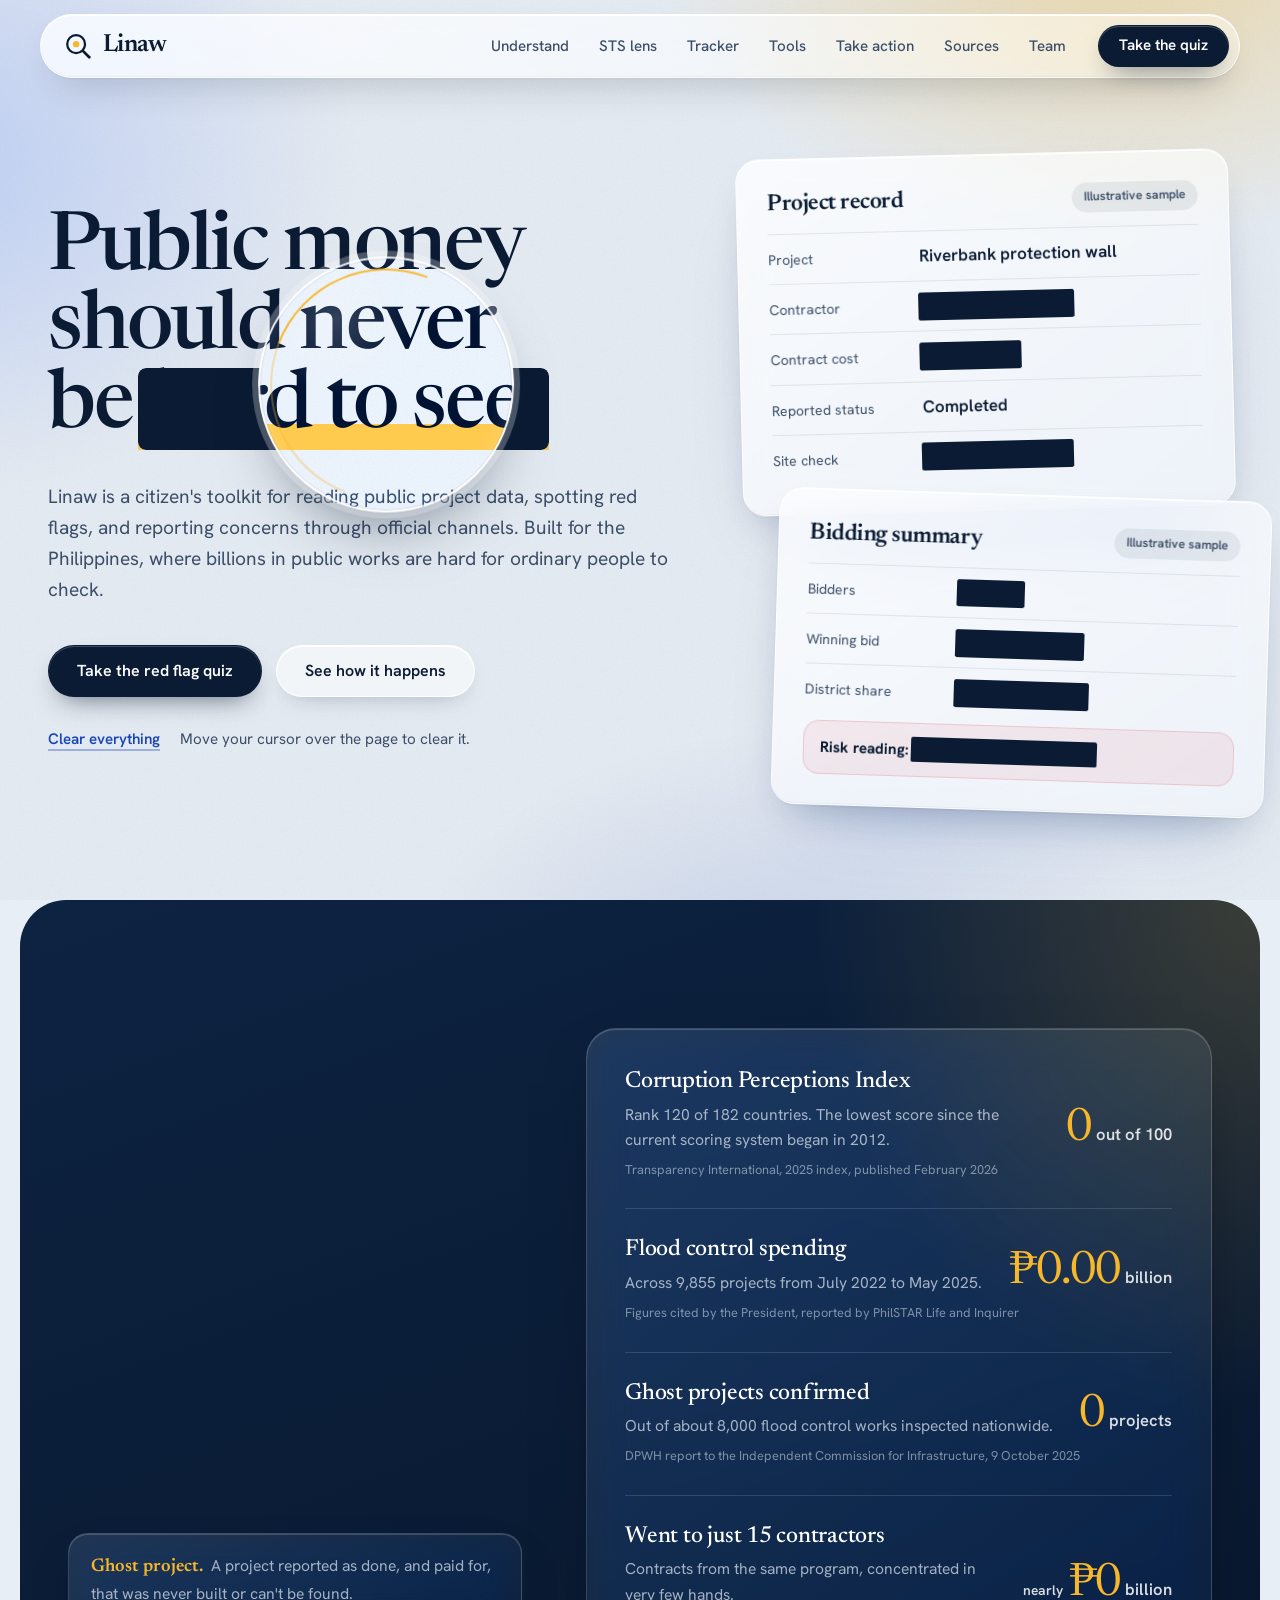
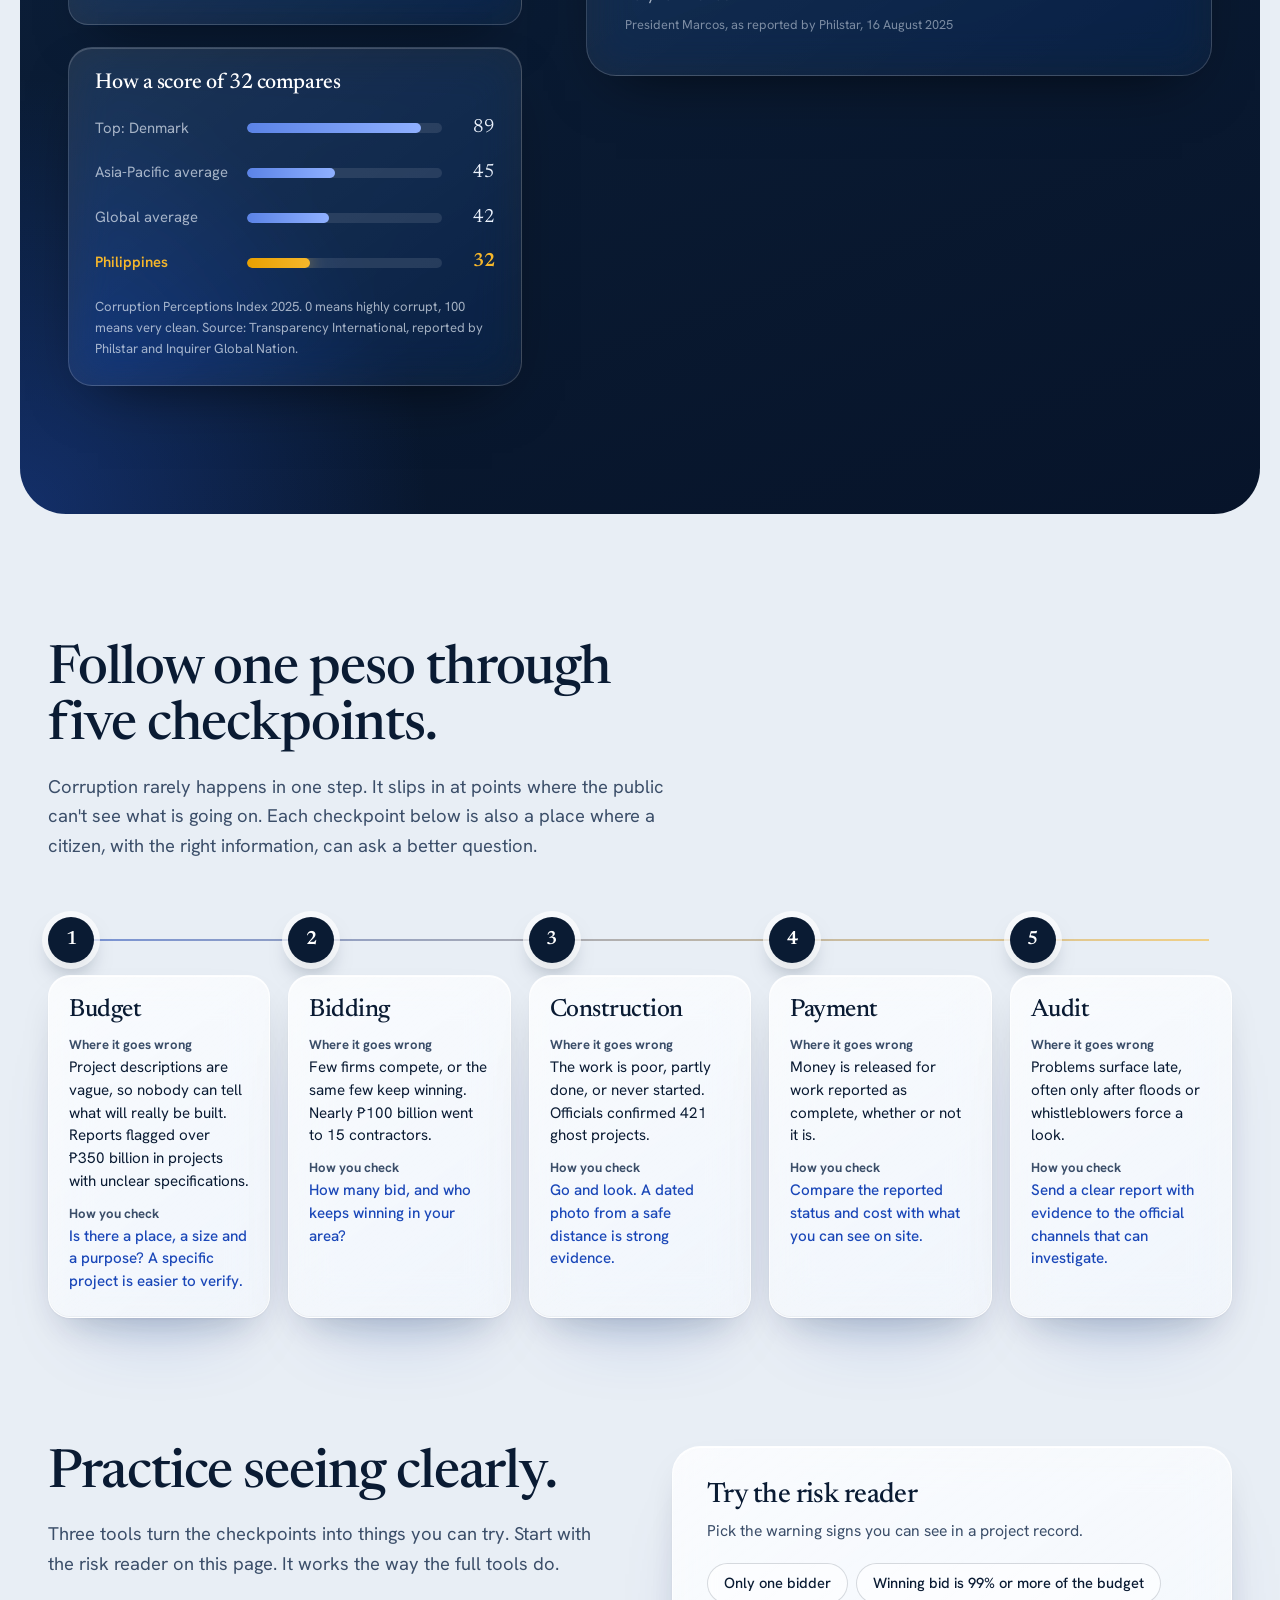
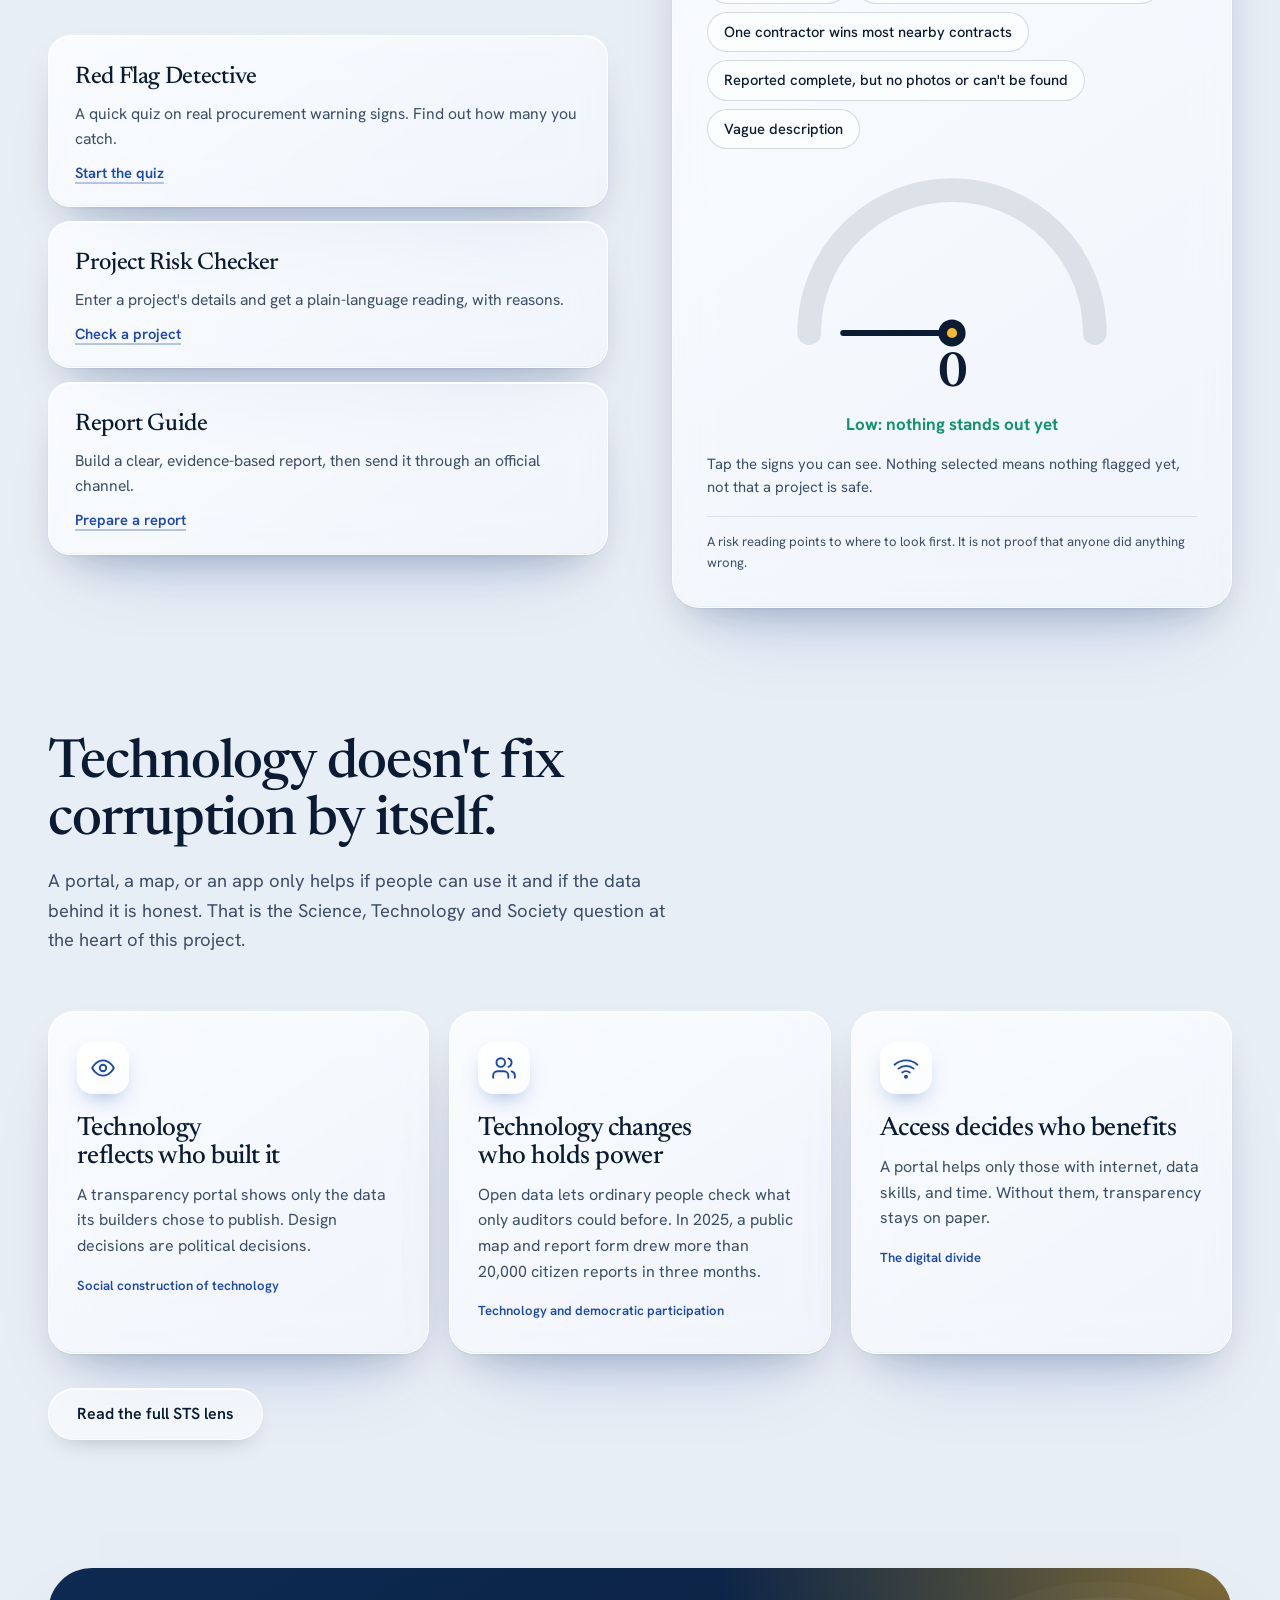
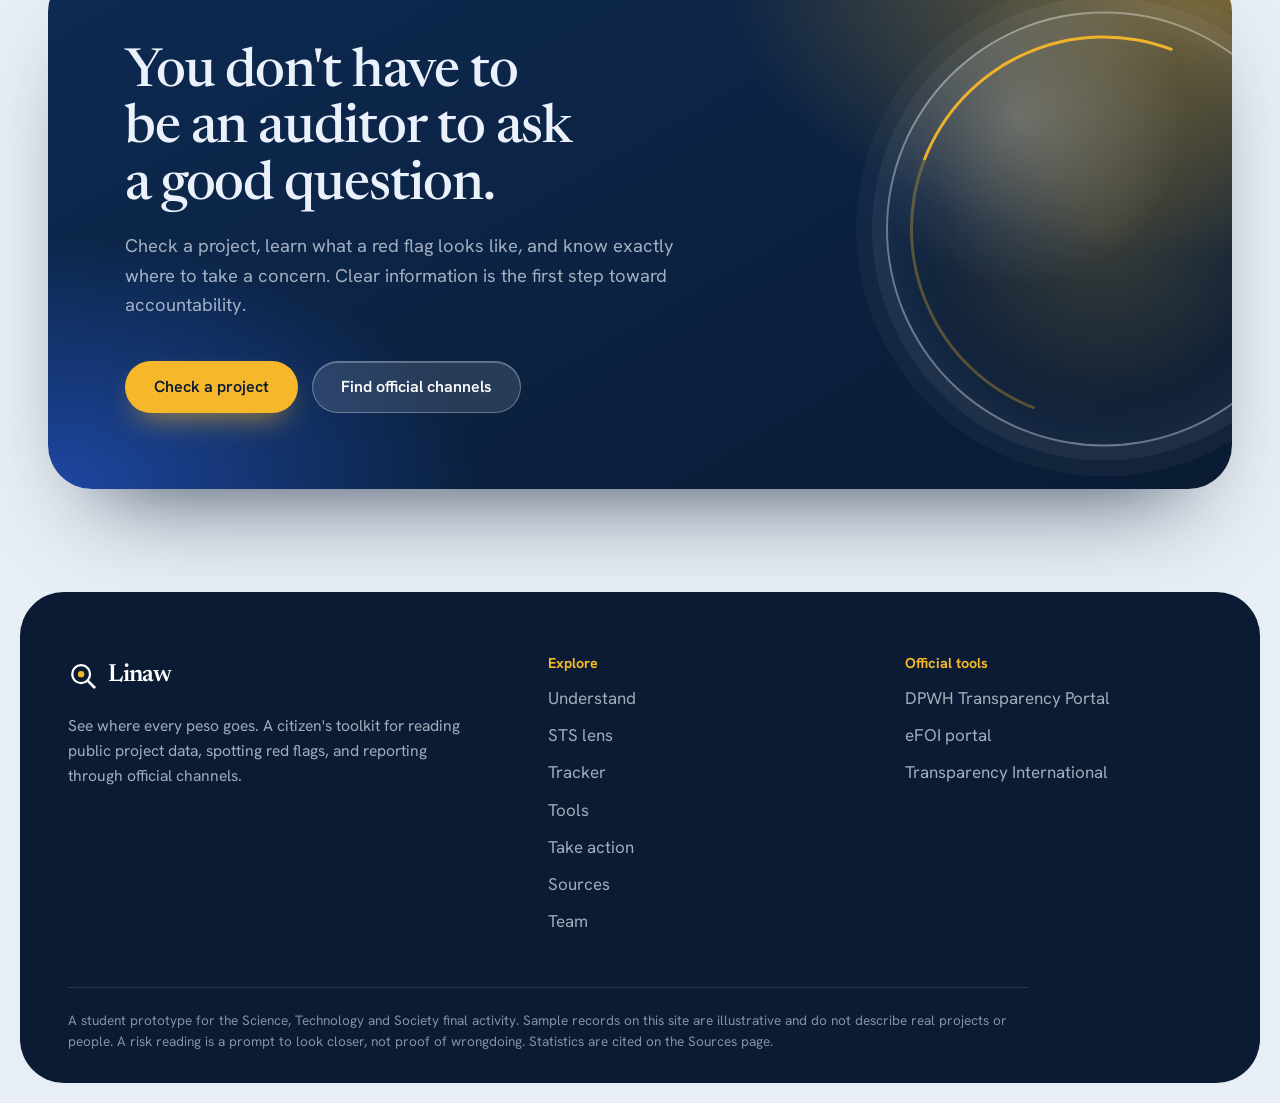
==== commit 08badde9: "Add final pages and corrections" ====
--- a/index.html
+++ b/index.html
@@ -113,7 +113,7 @@
           <div class="ledger__row">
             <div class="ledger__label"><strong>Went to just 15 contractors</strong><span>Contracts from the same program, concentrated in very few hands.</span></div>
             <div class="ledger__value"><small class="pre">nearly</small>₱<span data-to="100">100</span><small>billion</small></div>
-            <p class="ledger__src">Philippine Center for Investigative Journalism, via Inquirer</p>
+            <p class="ledger__src">President Marcos, as reported by Philstar, 16 August 2025</p>
           </div>
         </div>
       </div>
--- a/css/styles.css
+++ b/css/styles.css
@@ -43,6 +43,7 @@
 }
 
 *, *::before, *::after { box-sizing: border-box; }
+[hidden] { display: none !important; }
 
 html {
   -webkit-text-size-adjust: 100%;
@@ -752,3 +753,502 @@
   .bar__fill { transition: none; }
   * { transition-duration: 0.01ms !important; }
 }
+
+/* =========================================================
+   INNER PAGES (Understand, STS lens, ...)
+   ========================================================= */
+.progress { position: fixed; top: 0; left: 0; right: 0; height: 3px; z-index: 60; transform-origin: 0 50%; transform: scaleX(0); background: linear-gradient(90deg, var(--blue-2), var(--gold)); pointer-events: none; }
+
+.page-hero { position: relative; isolation: isolate; overflow: clip; padding: clamp(128px, 18vh, 190px) 0 clamp(40px, 5vw, 70px); }
+.page-title { font-size: clamp(2.5rem, 5.8vw, 5.2rem); line-height: 1; letter-spacing: -0.03em; max-width: 19ch; }
+.page-lede { margin-top: 26px; max-width: 38rem; font-size: clamp(1.1rem, 1.5vw, 1.3rem); color: var(--ink-soft); }
+.page-ring {
+  position: absolute; z-index: -1; right: clamp(-150px, -7vw, -30px); top: clamp(70px, 12vh, 130px);
+  width: clamp(250px, 34vw, 480px); aspect-ratio: 1; border-radius: 50%; pointer-events: none;
+  border: 2px solid rgba(255, 255, 255, 0.95);
+  background: radial-gradient(circle at 30% 24%, rgba(255, 255, 255, 0.6), transparent 40%), radial-gradient(circle, rgba(246, 183, 43, 0.18), transparent 66%);
+  box-shadow: 0 0 0 14px rgba(255, 255, 255, 0.34), 0 0 0 30px rgba(255, 255, 255, 0.18), 0 40px 80px -40px rgba(10, 27, 51, 0.35);
+}
+.page-ring::before { content: ""; position: absolute; inset: 24px; border-radius: 50%; border: 3px solid transparent; border-top-color: rgba(246, 183, 43, 0.95); border-left-color: rgba(246, 183, 43, 0.3); transform: rotate(-24deg); }
+
+.jump { display: flex; flex-wrap: wrap; gap: 4px; margin-top: 36px; padding: 7px; border-radius: 999px; width: fit-content; max-width: 100%; }
+.jump a { padding: 9px 16px; border-radius: 999px; text-decoration: none; font-size: 0.93rem; font-weight: 600; color: var(--ink-soft); transition: background 0.2s, color 0.2s; }
+.jump a:hover { background: #fff; color: var(--ink); }
+.jump a.is-active { background: var(--ink); color: #fff; }
+
+.section--tight { padding-block: clamp(48px, 7vw, 96px); }
+.two { display: grid; grid-template-columns: minmax(0, 0.9fr) minmax(0, 1.1fr); gap: clamp(28px, 5vw, 72px); align-items: start; }
+.prose { font-size: 1.1rem; color: var(--ink-soft); max-width: 36rem; }
+.prose p + p { margin-top: 1em; }
+.prose strong { color: var(--ink); }
+.pull { margin: 26px 0 0; padding-left: 22px; border-left: 3px solid var(--gold); font-family: var(--font-display); font-size: clamp(1.5rem, 2.5vw, 2.1rem); line-height: 1.2; letter-spacing: -0.01em; }
+.src { display: block; margin-top: 8px; font-style: normal; font-size: 0.8rem; color: var(--ink-soft); }
+.pull + .src { padding-left: 25px; }
+.band--ink .src { color: rgba(234, 241, 251, 0.55); }
+
+.facets { display: grid; gap: 12px; }
+.facet { padding: 20px 24px; border-radius: 20px; }
+.facet strong { display: block; font-family: var(--font-display); font-size: 1.35rem; font-weight: 500; letter-spacing: -0.01em; margin-bottom: 2px; }
+.facet span { color: var(--ink-soft); font-size: 0.98rem; }
+.tag { display: inline-block; margin-left: 8px; padding: 2px 10px; border-radius: 999px; font: 600 0.74rem/1.6 var(--font-ui); letter-spacing: 0; vertical-align: middle; background: rgba(246, 183, 43, 0.3); color: #6a4a00; }
+
+.bento { display: grid; grid-template-columns: repeat(6, minmax(0, 1fr)); gap: 18px; }
+.cause { display: flex; flex-direction: column; gap: 12px; padding: clamp(24px, 3vw, 32px); border-radius: 26px; transition: transform 0.4s var(--ease); }
+.cause:hover { transform: translateY(-5px); }
+.cause:nth-child(1), .cause:nth-child(2) { grid-column: span 3; }
+.cause:nth-child(n + 3) { grid-column: span 2; }
+.cause h3 { font-size: 1.6rem; }
+.cause p { color: var(--ink-soft); }
+.evidence { margin-top: auto; padding-top: 14px; border-top: 1px solid rgba(10, 27, 51, 0.1); font-size: 0.86rem; color: var(--ink-soft); }
+.evidence::before { content: ""; display: inline-block; width: 8px; height: 8px; margin-right: 9px; border-radius: 50%; background: var(--gold); box-shadow: 0 0 0 4px rgba(246, 183, 43, 0.25); }
+
+.bar--hl .bar__label, .bar--hl .bar__val { color: var(--gold); font-weight: 600; }
+.bar--hl .bar__fill { background: linear-gradient(90deg, #e8a000, var(--gold)); box-shadow: 0 0 18px rgba(246, 183, 43, 0.7); }
+.compare--pct .bar { grid-template-columns: 7rem minmax(0, 1fr) 3.4rem; }
+.effects { display: grid; }
+.effect { padding: 24px 0; border-bottom: 1px solid rgba(255, 255, 255, 0.13); }
+.effect:first-child { padding-top: 4px; }
+.effect:last-child { border-bottom: 0; }
+.effect strong { display: block; font-family: var(--font-display); font-size: 1.55rem; font-weight: 500; color: #fff; letter-spacing: -0.01em; margin-bottom: 6px; }
+.effect p { color: var(--on-ink-soft); max-width: 36rem; }
+
+.cast { display: grid; grid-template-columns: repeat(4, minmax(0, 1fr)); gap: 16px; }
+.actor { padding: 24px 22px 26px; border-radius: 22px; display: flex; flex-direction: column; transition: transform 0.4s var(--ease); }
+.actor:hover { transform: translateY(-5px); }
+.actor h3 { font-size: 1.32rem; margin-bottom: 8px; }
+.actor p { font-size: 0.93rem; color: var(--ink-soft); line-height: 1.5; }
+.actor .needs { margin-top: auto; padding-top: 14px; font-size: 0.88rem; font-weight: 600; color: var(--blue); }
+.note { display: flex; gap: 14px; align-items: flex-start; margin-top: 26px; padding: 18px 22px; border-radius: 18px; background: rgba(246, 183, 43, 0.16); border: 1px solid rgba(246, 183, 43, 0.45); font-size: 0.95rem; color: var(--ink); }
+.note svg { flex: none; width: 22px; height: 22px; margin-top: 2px; fill: none; stroke: var(--gold-deep); stroke-width: 1.8; stroke-linecap: round; stroke-linejoin: round; }
+
+.timeline { position: relative; display: grid; gap: 14px; margin: 0; padding: 0; list-style: none; }
+.timeline::before { content: ""; position: absolute; left: 119px; top: 10px; bottom: 10px; width: 2px; background: linear-gradient(180deg, var(--blue), var(--gold)); opacity: 0.5; }
+.tl { position: relative; display: grid; grid-template-columns: 104px minmax(0, 1fr); gap: 34px; align-items: start; }
+.tl::before { content: ""; position: absolute; left: 112px; top: 22px; width: 16px; height: 16px; border-radius: 50%; background: #fff; border: 3px solid var(--blue); box-shadow: 0 0 0 5px rgba(255, 255, 255, 0.75); z-index: 1; }
+.tl--tech::before { border-color: var(--gold); background: var(--gold); }
+.tl__date { padding-top: 16px; text-align: right; font-family: var(--font-display); font-size: 1.2rem; font-weight: 600; line-height: 1.1; }
+.tl__date small { display: block; margin-top: 3px; font: 500 0.78rem/1.2 var(--font-ui); color: var(--ink-soft); }
+.tl .glass { padding: 18px 24px 20px; border-radius: 20px; transition: transform 0.35s var(--ease); }
+.tl .glass:hover { transform: translateX(5px); }
+.tl p { font-size: 1rem; }
+.tl .tag { margin: 0 0 8px; display: inline-block; }
+
+.law { display: grid; grid-template-columns: minmax(0, 17rem) minmax(0, 1fr); gap: 8px 32px; padding: 24px 0; border-top: 1px solid rgba(10, 27, 51, 0.13); }
+.law:last-of-type { border-bottom: 1px solid rgba(10, 27, 51, 0.13); }
+.law strong { font-family: var(--font-display); font-size: 1.35rem; font-weight: 500; letter-spacing: -0.01em; line-height: 1.2; }
+.law small { display: block; margin-top: 4px; font-weight: 600; font-size: 0.82rem; color: var(--blue); }
+.law p { color: var(--ink-soft); max-width: 38rem; }
+.punch { margin-top: 36px; max-width: 40rem; font-family: var(--font-display); font-size: clamp(1.4rem, 2.2vw, 1.9rem); line-height: 1.25; letter-spacing: -0.01em; }
+
+/* STS lens page */
+.concepts { display: grid; gap: 22px; }
+.concept { display: grid; gap: 24px; padding: clamp(24px, 3.2vw, 38px); border-radius: 30px; }
+.concept__head { display: flex; flex-wrap: wrap; align-items: baseline; gap: 6px 16px; }
+.concept__head h3 { font-size: clamp(1.7rem, 2.6vw, 2.2rem); }
+.concept__head span { font-size: 0.88rem; font-weight: 600; color: var(--blue); }
+.concept__grid { display: grid; grid-template-columns: repeat(3, minmax(0, 1fr)); gap: clamp(18px, 2.4vw, 34px); }
+.concept__grid h4 { font-family: var(--font-ui); font-size: 0.82rem; font-weight: 700; letter-spacing: 0; color: var(--blue); margin-bottom: 8px; }
+.concept__grid p { font-size: 0.98rem; color: var(--ink-soft); }
+.concept__grid p + p { margin-top: 0.7em; }
+.concept__grid > div:last-child { align-self: start; padding: 18px 20px; border-radius: 18px; background: rgba(26, 71, 184, 0.07); border: 1px solid rgba(26, 71, 184, 0.1); }
+.concept__grid > div:last-child p { color: var(--ink); }
+
+.facts { max-width: 46rem; }
+.fact { display: grid; grid-template-columns: 8rem minmax(0, 1fr); gap: 20px; align-items: baseline; padding: 20px 0; border-top: 1px solid rgba(10, 27, 51, 0.12); }
+.fact:last-child { border-bottom: 1px solid rgba(10, 27, 51, 0.12); }
+.fact b { font-family: var(--font-display); font-size: clamp(2rem, 3.2vw, 2.7rem); font-weight: 500; color: var(--blue); letter-spacing: -0.03em; line-height: 1; font-variant-numeric: lining-nums; }
+.fact p { color: var(--ink-soft); }
+.grid2 { display: grid; grid-template-columns: repeat(2, minmax(0, 1fr)); gap: 12px 16px; }
+
+@media (max-width: 1100px) {
+  .cast { grid-template-columns: repeat(2, minmax(0, 1fr)); }
+}
+@media (max-width: 960px) {
+  .two { grid-template-columns: 1fr; }
+  .bento { grid-template-columns: 1fr; }
+  .cause:nth-child(n) { grid-column: auto; }
+  .concept__grid { grid-template-columns: 1fr; }
+  .law { grid-template-columns: 1fr; }
+  .grid2 { grid-template-columns: 1fr; }
+  .jump { border-radius: 26px; }
+}
+@media (max-width: 700px) {
+  .timeline::before { left: 7px; }
+  .tl { grid-template-columns: 1fr; gap: 6px; padding-left: 34px; }
+  .tl::before { left: 0; top: 4px; }
+  .tl__date { text-align: left; padding-top: 0; }
+  .tl__date small { display: inline; margin-left: 8px; }
+  .cast { grid-template-columns: 1fr; }
+  .fact { grid-template-columns: 1fr; gap: 6px; }
+}
+
+@media (max-width: 700px) { .page-ring { opacity: 0.45; } }
+
+/* =========================================================
+   TRACKER
+   ========================================================= */
+.sr-only { position: absolute; width: 1px; height: 1px; padding: 0; margin: -1px; overflow: hidden; clip: rect(0, 0, 0, 0); white-space: nowrap; border: 0; }
+.page-hero--tight { padding-bottom: clamp(24px, 3vw, 40px); }
+
+.kpis { display: grid; grid-template-columns: repeat(4, minmax(0, 1fr)); gap: 14px; margin: 22px 0 18px; }
+.kpi { padding: 20px 24px 22px; border-radius: 22px; display: flex; flex-direction: column; gap: 2px; }
+.kpi span { font-size: 0.88rem; font-weight: 600; color: var(--ink-soft); }
+.kpi b { font-family: var(--font-display); font-weight: 500; font-size: clamp(2rem, 3.2vw, 2.8rem); line-height: 1.1; letter-spacing: -0.03em; font-variant-numeric: lining-nums tabular-nums; }
+.kpi small { font-size: 0.82rem; color: var(--ink-soft); }
+
+.tracker { display: grid; grid-template-columns: minmax(0, 1.05fr) minmax(0, 0.95fr); gap: 18px; align-items: start; }
+.mapcard { padding: clamp(18px, 2.4vw, 28px); border-radius: 30px; }
+.mapcard__top { display: flex; flex-wrap: wrap; justify-content: space-between; align-items: center; gap: 12px; }
+.mapcard__actions { display: flex; align-items: center; gap: 14px; }
+
+.seg { display: inline-flex; flex-wrap: wrap; gap: 3px; padding: 4px; border-radius: 999px; background: rgba(10, 27, 51, 0.07); }
+.seg button { appearance: none; border: 0; background: transparent; padding: 9px 16px; border-radius: 999px; font: 600 0.9rem/1 var(--font-ui); color: var(--ink-soft); cursor: pointer; transition: background 0.25s, color 0.25s, box-shadow 0.25s; }
+.seg button:hover { color: var(--ink); }
+.seg button[aria-pressed="true"] { background: #fff; color: var(--ink); box-shadow: 0 6px 16px -8px rgba(10, 27, 51, 0.45); }
+
+.tilemap { display: grid; grid-template-columns: 1.4rem repeat(4, minmax(0, 1fr)); grid-template-rows: repeat(7, auto); gap: clamp(6px, 1vw, 10px); margin: 24px auto 18px; max-width: 520px; }
+.grp { writing-mode: vertical-rl; transform: rotate(180deg); text-align: center; align-self: center; justify-self: center; font-size: 0.78rem; font-weight: 700; color: var(--ink-soft); }
+.tile {
+  --c: 16, 147, 111;
+  appearance: none; position: relative; aspect-ratio: 1 / 0.86; border-radius: 18px; cursor: pointer;
+  display: flex; flex-direction: column; align-items: center; justify-content: center; gap: 2px;
+  color: var(--ink);
+  border: 1px solid rgba(var(--c), 0.55);
+  background: linear-gradient(150deg, rgba(var(--c), 0.42), rgba(var(--c), 0.16));
+  box-shadow: inset 0 1px 0 rgba(255, 255, 255, 0.7), 0 10px 20px -12px rgba(var(--c), 0.9);
+  transition: transform 0.3s var(--ease), box-shadow 0.3s, background 0.5s, border-color 0.5s;
+}
+.tile b { font-family: var(--font-display); font-size: clamp(0.95rem, 1.7vw, 1.3rem); font-weight: 600; letter-spacing: -0.02em; line-height: 1; }
+.tile span { font: 700 clamp(0.72rem, 1.2vw, 0.88rem)/1 var(--font-ui); font-variant-numeric: tabular-nums; opacity: 0.8; }
+.tile:hover { transform: translateY(-4px) scale(1.04); box-shadow: inset 0 1px 0 rgba(255, 255, 255, 0.8), 0 18px 28px -12px rgba(var(--c), 1); }
+.tile.is-selected { transform: translateY(-4px) scale(1.06); outline: 3px solid var(--ink); outline-offset: 2px; background: linear-gradient(150deg, rgba(var(--c), 0.7), rgba(var(--c), 0.3)); }
+
+.legend { display: flex; flex-wrap: wrap; align-items: center; gap: 10px; font-size: 0.82rem; color: var(--ink-soft); }
+.legend i { width: 120px; height: 8px; border-radius: 99px; background: linear-gradient(90deg, rgb(16, 147, 111), rgb(246, 183, 43), rgb(216, 52, 63)); }
+.legend em { font-style: normal; margin-left: auto; }
+
+.detail { padding: clamp(20px, 2.6vw, 30px); border-radius: 30px; min-height: 100%; }
+.detail__head { display: flex; align-items: flex-start; justify-content: space-between; gap: 12px; }
+.detail__head h2 { font-size: clamp(1.5rem, 2.2vw, 2rem); }
+.mini { display: grid; grid-template-columns: repeat(4, minmax(0, 1fr)); gap: 8px; margin: 18px 0 4px; }
+.mini div { padding: 10px 12px; border-radius: 14px; background: rgba(255, 255, 255, 0.55); border: 1px solid rgba(255, 255, 255, 0.8); }
+.mini dt { font-size: 0.74rem; font-weight: 600; color: var(--ink-soft); }
+.mini dd { margin: 2px 0 0; font-family: var(--font-display); font-size: 1.3rem; font-weight: 600; letter-spacing: -0.02em; font-variant-numeric: lining-nums; }
+.detail__sub { font-family: var(--font-ui); font-size: 0.86rem; font-weight: 700; letter-spacing: 0; color: var(--blue); margin: 22px 0 10px; }
+
+.fbars { display: grid; gap: 9px; }
+.fbar { display: grid; grid-template-columns: minmax(0, 12.5rem) minmax(0, 1fr) 2.8rem; gap: 12px; align-items: center; font-size: 0.88rem; }
+.fbar__l { color: var(--ink-soft); line-height: 1.25; }
+.fbar__t { height: 9px; border-radius: 99px; background: rgba(10, 27, 51, 0.09); overflow: hidden; }
+.fbar__t i { display: block; height: 100%; border-radius: inherit; background: linear-gradient(90deg, var(--blue), var(--blue-2)); transition: width 0.7s var(--ease); }
+.fbar__v { text-align: right; font-weight: 700; font-variant-numeric: tabular-nums; }
+.fbars--ink .fbar__l { color: var(--on-ink-soft); }
+.fbars--ink .fbar__v { color: #fff; }
+.fbars--ink .fbar__t { background: rgba(255, 255, 255, 0.12); }
+.fbars--ink .fbar__t i { background: linear-gradient(90deg, #e8a000, var(--gold)); box-shadow: 0 0 14px rgba(246, 183, 43, 0.55); }
+.fbars--ink .fbar { grid-template-columns: 5.5rem minmax(0, 1fr) 3.6rem; font-size: 0.95rem; }
+.firmcard { padding: clamp(22px, 3vw, 34px); border-radius: 28px; }
+
+.toplist { margin: 0; padding: 0; list-style: none; display: grid; gap: 8px; }
+.top { appearance: none; width: 100%; display: flex; align-items: center; justify-content: space-between; gap: 12px; text-align: left; padding: 11px 14px; border-radius: 14px; border: 1px solid rgba(255, 255, 255, 0.85); background: rgba(255, 255, 255, 0.55); font: inherit; color: var(--ink); cursor: pointer; transition: transform 0.25s var(--ease), background 0.2s; }
+.top:hover { transform: translateX(4px); background: #fff; }
+.top b { display: block; font-weight: 600; font-size: 0.95rem; }
+.top small { color: var(--ink-soft); font-size: 0.8rem; }
+
+.rk { display: inline-flex; align-items: center; justify-content: center; padding: 4px 11px; border-radius: 999px; font: 700 0.78rem/1.3 var(--font-ui); white-space: nowrap; }
+.rk--low { background: rgba(16, 147, 111, 0.15); color: #0a6e52; }
+.rk--mid { background: rgba(246, 183, 43, 0.3); color: #6a4a00; }
+.rk--high { background: rgba(216, 52, 63, 0.15); color: #a3222c; }
+
+.controls { display: flex; flex-wrap: wrap; gap: 12px 14px; padding: 16px 18px; border-radius: 24px; margin-bottom: 18px; }
+.field { display: grid; gap: 5px; font-size: 0.8rem; font-weight: 700; color: var(--ink-soft); min-width: 10rem; }
+.field--grow { flex: 1 1 14rem; }
+.field input, .field select, .form input, .form select {
+  appearance: none; width: 100%; height: 46px; padding: 0 14px; border-radius: 14px; font: 500 0.98rem/1 var(--font-ui); color: var(--ink);
+  background: rgba(255, 255, 255, 0.8); border: 1px solid rgba(10, 27, 51, 0.14); transition: border-color 0.2s, box-shadow 0.2s;
+}
+.field select, .form select { background-image: url("data:image/svg+xml;utf8,<svg xmlns='http://www.w3.org/2000/svg' width='12' height='8' fill='none' stroke='%230a1b33' stroke-width='2' stroke-linecap='round'><path d='M1 1.5l5 5 5-5'/></svg>"); background-repeat: no-repeat; background-position: right 14px center; padding-right: 38px; }
+.field input:focus, .field select:focus, .form input:focus, .form select:focus, .form textarea:focus { outline: none; border-color: var(--blue-2); box-shadow: 0 0 0 4px rgba(47, 107, 255, 0.18); }
+
+.plist { margin: 0; padding: 0; list-style: none; display: grid; gap: 8px; }
+.prow {
+  appearance: none; width: 100%; display: grid; grid-template-columns: 5.6rem minmax(0, 1.6fr) 5.5rem 5.5rem 9rem; gap: 14px; align-items: center; text-align: left;
+  padding: 14px 18px; border-radius: 18px; border: 1px solid rgba(255, 255, 255, 0.85); background: rgba(255, 255, 255, 0.6); font: inherit; color: var(--ink); cursor: pointer;
+  transition: transform 0.3s var(--ease), background 0.2s, box-shadow 0.3s;
+}
+.prow:hover { transform: translateY(-2px); background: #fff; box-shadow: 0 16px 30px -18px rgba(10, 27, 51, 0.4); }
+.prow__id { font-size: 0.82rem; font-weight: 700; color: var(--blue); }
+.prow__main b { display: block; font-weight: 600; }
+.prow__main small { color: var(--ink-soft); font-size: 0.82rem; }
+.prow__firm { font-size: 0.9rem; color: var(--ink-soft); }
+.prow__cost { font-weight: 700; font-variant-numeric: tabular-nums; }
+.prow .rk { justify-self: end; }
+.plist .empty { display: grid; gap: 4px; padding: 30px; text-align: center; color: var(--ink-soft); border-radius: 20px; background: rgba(255, 255, 255, 0.5); }
+.plist .empty b { color: var(--ink); font-family: var(--font-display); font-size: 1.3rem; font-weight: 500; }
+.plist__foot { display: flex; flex-wrap: wrap; align-items: center; justify-content: space-between; gap: 12px; margin-top: 18px; color: var(--ink-soft); font-size: 0.92rem; }
+
+/* project dialog */
+.pd { width: min(560px, 100% - 20px); max-height: calc(100svh - 24px); margin: 12px 12px 12px auto; padding: 0; border: 1px solid rgba(255, 255, 255, 0.9); border-radius: 28px; background: rgba(250, 252, 255, 0.97); color: var(--ink); box-shadow: 0 50px 100px -30px rgba(10, 27, 51, 0.6); overflow: auto; }
+.pd::backdrop { background: rgba(10, 27, 51, 0.45); -webkit-backdrop-filter: blur(6px); backdrop-filter: blur(6px); }
+.pd[open] { animation: pd-in 0.45s var(--ease); }
+@keyframes pd-in { from { opacity: 0; transform: translateX(36px); } to { opacity: 1; transform: none; } }
+#pd-body { padding: clamp(22px, 3vw, 32px); }
+.pd__head { display: flex; align-items: flex-start; justify-content: space-between; gap: 12px; margin-bottom: 18px; }
+.pd__head h2 { font-size: 1.9rem; margin-top: 10px; }
+.pd__id { color: var(--blue); font-weight: 700; font-size: 0.88rem; margin-top: 4px; }
+.pd__x { appearance: none; flex: none; width: 42px; height: 42px; border-radius: 50%; border: 0; background: rgba(10, 27, 51, 0.07); cursor: pointer; display: grid; place-items: center; transition: background 0.2s, transform 0.3s var(--ease); }
+.pd__x:hover { background: rgba(10, 27, 51, 0.14); transform: rotate(90deg); }
+.pd__x svg { width: 18px; height: 18px; fill: none; stroke: var(--ink); stroke-width: 2; stroke-linecap: round; }
+.pd__score { display: grid; gap: 8px; padding: 18px 20px; border-radius: 20px; margin-bottom: 18px; }
+.pd__score > div:first-child { display: flex; align-items: baseline; gap: 8px; }
+.pd__score b { font-family: var(--font-display); font-size: 3rem; font-weight: 600; line-height: 1; letter-spacing: -0.03em; }
+.pd__score span { font-size: 0.85rem; color: var(--ink-soft); }
+.pd__score p { font-weight: 700; }
+.pd__bar { height: 9px; border-radius: 99px; background: rgba(10, 27, 51, 0.1); overflow: hidden; }
+.pd__bar i { display: block; height: 100%; border-radius: inherit; background: currentColor; }
+.rk-bg--low { background: rgba(16, 147, 111, 0.1); color: #0a6e52; }
+.rk-bg--mid { background: rgba(246, 183, 43, 0.2); color: #6a4a00; }
+.rk-bg--high { background: rgba(216, 52, 63, 0.1); color: #a3222c; }
+.rk-bg--low b, .rk-bg--mid b, .rk-bg--high b { color: var(--ink); }
+.rows--dlg div { grid-template-columns: 8.6em minmax(0, 1fr); }
+.rows--dlg div:first-child { border-top: 0; }
+.pd__list li { color: var(--ink-soft); }
+.pd__list li b { color: var(--ink); }
+.pd__next { margin: 0; padding-left: 20px; color: var(--ink-soft); display: grid; gap: 6px; font-size: 0.95rem; }
+.pd__none { color: var(--ink-soft); font-size: 0.95rem; }
+.pd__warn { margin: 20px 0 16px; padding: 12px 14px; border-radius: 14px; background: rgba(246, 183, 43, 0.18); border: 1px solid rgba(246, 183, 43, 0.4); font-size: 0.85rem; }
+
+@media (max-width: 1020px) {
+  .kpis { grid-template-columns: repeat(2, minmax(0, 1fr)); }
+  .tracker { grid-template-columns: 1fr; }
+  .prow { grid-template-columns: 5rem minmax(0, 1fr) auto; }
+  .prow__firm, .prow__cost { display: none; }
+}
+@media (max-width: 560px) {
+  .mini { grid-template-columns: repeat(2, minmax(0, 1fr)); }
+  .fbar { grid-template-columns: minmax(0, 1fr) 2.8rem; }
+  .fbar__t { grid-column: 1 / -1; grid-row: 2; }
+  .seg button { padding: 9px 12px; font-size: 0.85rem; }
+  .pd { margin: 8px auto; }
+}
+
+/* =========================================================
+   TOOLS
+   ========================================================= */
+.tabbar { display: grid; grid-template-columns: repeat(3, minmax(0, 1fr)); gap: 6px; padding: 6px; border-radius: 26px; margin-bottom: 26px; }
+.tabbar button { appearance: none; border: 0; text-align: left; padding: 16px 20px; border-radius: 20px; background: transparent; cursor: pointer; font: inherit; color: var(--ink-soft); display: grid; gap: 2px; transition: background 0.3s, color 0.3s, box-shadow 0.3s, transform 0.3s var(--ease); }
+.tabbar button b { font-family: var(--font-display); font-weight: 500; font-size: 1.3rem; letter-spacing: -0.015em; color: var(--ink); }
+.tabbar button span { font-size: 0.85rem; }
+.tabbar button:hover { background: rgba(255, 255, 255, 0.6); }
+.tabbar button[aria-selected="true"] { background: #fff; box-shadow: 0 14px 28px -16px rgba(10, 27, 51, 0.5), inset 0 -3px 0 var(--gold); }
+.panel[hidden] { display: none; }
+.panel { animation: panel-in 0.5s var(--ease); }
+@keyframes panel-in { from { opacity: 0; transform: translateY(10px); } to { opacity: 1; transform: none; } }
+.panel__intro { max-width: 40rem; margin-bottom: 22px; color: var(--ink-soft); font-size: 1.08rem; }
+
+/* quiz */
+.quiz { padding: clamp(22px, 3.4vw, 42px); border-radius: 32px; max-width: 860px; }
+.quiz__top { display: flex; align-items: center; gap: 16px; margin-bottom: 24px; font-size: 0.9rem; font-weight: 700; color: var(--ink-soft); }
+.quiz__prog { flex: 1; height: 8px; border-radius: 99px; background: rgba(10, 27, 51, 0.1); overflow: hidden; }
+.quiz__prog i { display: block; height: 100%; width: 0; border-radius: inherit; background: linear-gradient(90deg, var(--blue-2), var(--gold)); transition: width 0.6s var(--ease); }
+.scenario { padding: 6px 22px; border-radius: 20px; background: rgba(255, 255, 255, 0.65); border: 1px solid rgba(255, 255, 255, 0.9); margin-bottom: 22px; }
+.scenario .rows div:first-child { border-top: 0; }
+.scenario--text { padding: 20px 24px; font-family: var(--font-display); font-size: 1.5rem; line-height: 1.25; letter-spacing: -0.01em; }
+.quiz h3 { font-size: clamp(1.5rem, 2.4vw, 2rem); margin-bottom: 18px; }
+.opts { display: grid; gap: 10px; margin: 0; padding: 0; list-style: none; }
+.opt { appearance: none; width: 100%; display: grid; grid-template-columns: 2rem minmax(0, 1fr); gap: 14px; align-items: start; text-align: left; padding: 15px 18px; border-radius: 18px; border: 1.5px solid rgba(10, 27, 51, 0.12); background: rgba(255, 255, 255, 0.7); font: 500 1.02rem/1.4 var(--font-ui); color: var(--ink); cursor: pointer; transition: transform 0.25s var(--ease), border-color 0.2s, background 0.3s, box-shadow 0.3s, opacity 0.3s; }
+.opt kbd { display: grid; place-items: center; width: 2rem; height: 2rem; border-radius: 10px; background: rgba(10, 27, 51, 0.07); font: 700 0.85rem/1 var(--font-ui); transition: background 0.3s, color 0.3s; }
+.opt:hover:not(:disabled) { transform: translateX(5px); border-color: var(--ink); background: #fff; }
+.opt:disabled { cursor: default; }
+.opt.is-correct { border-color: var(--green); background: rgba(16, 147, 111, 0.12); box-shadow: 0 0 0 4px rgba(16, 147, 111, 0.12); }
+.opt.is-correct kbd { background: var(--green); color: #fff; }
+.opt.is-wrong { border-color: var(--red); background: rgba(216, 52, 63, 0.09); }
+.opt.is-wrong kbd { background: var(--red); color: #fff; }
+.opt.is-dim { opacity: 0.5; }
+.fb { margin-top: 20px; padding: 18px 22px; border-radius: 18px; animation: panel-in 0.4s var(--ease); }
+.fb--ok { background: rgba(16, 147, 111, 0.1); border: 1px solid rgba(16, 147, 111, 0.3); }
+.fb--no { background: rgba(216, 52, 63, 0.08); border: 1px solid rgba(216, 52, 63, 0.25); }
+.fb b { display: block; font-family: var(--font-display); font-size: 1.3rem; font-weight: 600; margin-bottom: 4px; }
+.fb--ok b { color: #0a6e52; }
+.fb--no b { color: #a3222c; }
+.fb p { color: var(--ink-soft); }
+.fb .src { margin-top: 8px; }
+.quiz__actions { display: flex; flex-wrap: wrap; gap: 12px; margin-top: 22px; }
+
+.result { display: grid; grid-template-columns: auto minmax(0, 1fr); gap: clamp(20px, 3vw, 40px); align-items: center; }
+.ring { --p: 0; width: clamp(130px, 18vw, 180px); aspect-ratio: 1; border-radius: 50%; display: grid; place-items: center; background: conic-gradient(var(--gold) calc(var(--p) * 1%), rgba(10, 27, 51, 0.1) 0); position: relative; }
+.ring::before { content: ""; position: absolute; inset: 12px; border-radius: 50%; background: #f6f9fd; box-shadow: inset 0 2px 8px rgba(10, 27, 51, 0.08); }
+.ring b { position: relative; font-family: var(--font-display); font-weight: 600; font-size: clamp(2.2rem, 4vw, 3.2rem); letter-spacing: -0.03em; }
+.ring b small { font-size: 0.4em; font-weight: 500; color: var(--ink-soft); }
+.result h3 { font-size: clamp(1.8rem, 3vw, 2.5rem); }
+.result p { margin-top: 10px; color: var(--ink-soft); font-size: 1.05rem; }
+.review { margin: 26px 0 0; padding: 0; list-style: none; display: grid; gap: 8px; }
+.review li { display: flex; gap: 12px; align-items: center; padding: 10px 14px; border-radius: 14px; background: rgba(255, 255, 255, 0.6); font-size: 0.93rem; }
+.review li i { flex: none; width: 22px; height: 22px; border-radius: 50%; display: grid; place-items: center; font-style: normal; font-weight: 800; font-size: 0.8rem; color: #fff; }
+.review .y i { background: var(--green); }
+.review .n i { background: var(--red); }
+
+/* checker */
+.checker { display: grid; grid-template-columns: minmax(0, 1.1fr) minmax(0, 0.9fr); gap: 20px; align-items: start; }
+.form { padding: clamp(22px, 3vw, 34px); border-radius: 30px; display: grid; gap: 18px; }
+.form label, .form fieldset { display: grid; gap: 6px; font-size: 0.86rem; font-weight: 700; color: var(--ink-soft); }
+.form fieldset { border: 0; padding: 0; margin: 0; }
+.form legend { padding: 0; font-size: 0.86rem; font-weight: 700; color: var(--ink-soft); margin-bottom: 6px; }
+.fgrid { display: grid; grid-template-columns: repeat(2, minmax(0, 1fr)); gap: 16px; }
+.form textarea { width: 100%; min-height: 110px; padding: 12px 14px; border-radius: 14px; font: 500 0.98rem/1.5 var(--font-ui); color: var(--ink); background: rgba(255, 255, 255, 0.8); border: 1px solid rgba(10, 27, 51, 0.14); resize: vertical; }
+.form input[type="range"] { height: 28px; padding: 0; border: 0; background: none; accent-color: var(--blue); box-shadow: none; }
+.rangeout { display: flex; justify-content: space-between; align-items: baseline; }
+.rangeout output { font-family: var(--font-display); font-size: 1.4rem; font-weight: 600; color: var(--ink); }
+.check { display: flex !important; grid-template-columns: none; align-items: flex-start; gap: 12px; padding: 12px 14px; border-radius: 14px; background: rgba(255, 255, 255, 0.6); border: 1px solid rgba(10, 27, 51, 0.1); font-weight: 500 !important; font-size: 0.95rem !important; color: var(--ink) !important; cursor: pointer; transition: border-color 0.2s, background 0.2s; }
+.check:hover { background: #fff; border-color: rgba(10, 27, 51, 0.3); }
+.check input { flex: none; width: 20px; height: 20px; margin-top: 1px; padding: 0; accent-color: var(--blue); }
+.form__hint { font-weight: 500; font-size: 0.82rem; color: var(--ink-soft); }
+.form__actions { display: flex; flex-wrap: wrap; gap: 12px; align-items: center; }
+.meter__next { margin: 14px 0 0; padding-left: 20px; display: grid; gap: 6px; font-size: 0.92rem; color: var(--ink-soft); }
+.meter__next:empty { display: none; }
+.meter h4 { font-family: var(--font-ui); font-size: 0.82rem; font-weight: 700; letter-spacing: 0; color: var(--blue); margin: 18px 0 0; }
+.meter .gauge__readout { margin-top: -2px; }
+
+/* report wizard */
+.wizard { padding: clamp(22px, 3.4vw, 42px); border-radius: 32px; max-width: 900px; }
+.wnav { display: flex; gap: 8px; margin: 0 0 28px; padding: 0; list-style: none; }
+.wnav li { flex: 1; display: grid; gap: 8px; font-size: 0.82rem; font-weight: 700; color: var(--ink-soft); }
+.wnav li i { height: 6px; border-radius: 99px; background: rgba(10, 27, 51, 0.1); transition: background 0.4s; }
+.wnav li.is-done i { background: var(--blue-2); }
+.wnav li.is-now { color: var(--ink); }
+.wnav li.is-now i { background: linear-gradient(90deg, var(--blue-2), var(--gold)); }
+.wstep h3 { font-size: clamp(1.5rem, 2.4vw, 2rem); margin-bottom: 6px; }
+.wstep > p { color: var(--ink-soft); margin-bottom: 20px; }
+.choices { display: grid; grid-template-columns: repeat(2, minmax(0, 1fr)); gap: 10px; }
+.choice { position: relative; display: grid; gap: 2px; padding: 16px 18px; border-radius: 18px; border: 1.5px solid rgba(10, 27, 51, 0.12); background: rgba(255, 255, 255, 0.7); cursor: pointer; transition: border-color 0.2s, background 0.2s, transform 0.25s var(--ease), box-shadow 0.3s; }
+.choice:hover { transform: translateY(-2px); background: #fff; }
+.choice input { position: absolute; opacity: 0; inset: 0; cursor: pointer; }
+.choice b { font-family: var(--font-display); font-size: 1.2rem; font-weight: 500; letter-spacing: -0.01em; }
+.choice span { font-size: 0.88rem; color: var(--ink-soft); }
+.choice:has(input:checked) { border-color: var(--blue-2); background: rgba(47, 107, 255, 0.07); box-shadow: 0 0 0 4px rgba(47, 107, 255, 0.14); }
+.choice:has(input:focus-visible) { outline: 3px solid var(--blue-2); outline-offset: 2px; }
+.wactions { display: flex; flex-wrap: wrap; gap: 12px; margin-top: 26px; }
+.tip { margin-top: 16px; padding: 14px 16px; border-radius: 14px; background: rgba(246, 183, 43, 0.16); border: 1px solid rgba(246, 183, 43, 0.4); font-size: 0.9rem; }
+.err { color: #a3222c; font-size: 0.86rem; font-weight: 600; min-height: 1.2em; }
+.draft { white-space: pre-wrap; padding: 20px 22px; border-radius: 18px; background: #fff; border: 1px solid rgba(10, 27, 51, 0.12); font: 500 0.95rem/1.65 var(--font-ui); color: var(--ink); max-height: 380px; overflow: auto; }
+.channels { display: grid; grid-template-columns: repeat(2, minmax(0, 1fr)); gap: 14px; margin-top: 8px; }
+.channel { padding: 20px 22px; border-radius: 22px; display: grid; gap: 4px; align-content: start; }
+.channel b { font-family: var(--font-display); font-size: 1.3rem; font-weight: 500; letter-spacing: -0.01em; }
+.channel p { font-size: 0.93rem; color: var(--ink-soft); }
+.channel a { font-weight: 700; font-size: 0.93rem; color: var(--blue); text-underline-offset: 4px; }
+.sample-note { margin-bottom: 20px; }
+
+@media (max-width: 960px) {
+  .checker { grid-template-columns: 1fr; }
+  .result { grid-template-columns: 1fr; justify-items: start; }
+  .channels { grid-template-columns: 1fr; }
+}
+@media (max-width: 640px) {
+  .tabbar { grid-template-columns: 1fr; border-radius: 22px; }
+  .tabbar button span { display: none; }
+  .fgrid, .choices { grid-template-columns: 1fr; }
+  .wnav li span { display: none; }
+}
+
+.page-hero--tight .page-ring { top: 50px; width: clamp(200px, 24vw, 330px); right: clamp(-90px, -4vw, -20px); }
+.detect { display: grid; grid-template-columns: minmax(0, 1.55fr) minmax(0, 0.8fr); gap: 20px; align-items: start; }
+.detect .quiz { max-width: none; }
+.signs { padding: 26px 26px 28px; border-radius: 28px; position: sticky; top: 96px; }
+.signs h3 { font-size: 1.5rem; }
+.signs > p { margin-top: 8px; font-size: 0.92rem; color: var(--ink-soft); }
+.signs ul { list-style: none; margin: 18px 0 0; padding: 0; display: grid; gap: 16px; }
+.signs li b { display: flex; justify-content: space-between; gap: 10px; font-weight: 700; font-size: 0.95rem; line-height: 1.3; }
+.signs li b em { flex: none; font-style: normal; font-size: 0.78rem; padding: 2px 9px; border-radius: 99px; background: rgba(246, 183, 43, 0.3); color: #6a4a00; height: fit-content; }
+.signs li span { display: block; margin-top: 3px; font-size: 0.88rem; color: var(--ink-soft); line-height: 1.45; }
+@media (max-width: 1020px) { .detect { grid-template-columns: 1fr; } .signs { position: relative; top: 0; } }
+
+/* =========================================================
+   FINAL PAGES: Action, Sources, Team
+   ========================================================= */
+.steps--4 { grid-template-columns: repeat(4, minmax(0, 1fr)); }
+.steps--4::before { right: 12%; }
+@media (max-width: 1100px) { .steps--4 { grid-template-columns: 1fr; } .steps--4::before { right: auto; } }
+
+/* channel chooser */
+.choose { padding: clamp(22px, 3vw, 34px); border-radius: 30px; margin-bottom: 26px; }
+.choose h3 { font-size: clamp(1.5rem, 2.4vw, 2rem); }
+.choose__btns { display: flex; flex-wrap: wrap; gap: 8px; margin: 18px 0; }
+.choose__out { padding: 20px 24px; border-radius: 20px; background: rgba(26, 71, 184, 0.07); border: 1px solid rgba(26, 71, 184, 0.14); min-height: 7.5rem; }
+.choose__out b { display: block; font-family: var(--font-display); font-size: 1.55rem; font-weight: 500; letter-spacing: -0.01em; margin-bottom: 4px; }
+.choose__out p { color: var(--ink-soft); max-width: 44rem; }
+.choose__out a { display: inline-block; margin-top: 10px; font-weight: 700; color: var(--blue); text-underline-offset: 4px; }
+.channel .for { font-size: 0.8rem; font-weight: 700; color: var(--blue); }
+.channels--3 { grid-template-columns: repeat(3, minmax(0, 1fr)); }
+@media (max-width: 1020px) { .channels--3 { grid-template-columns: repeat(2, minmax(0, 1fr)); } }
+@media (max-width: 640px) { .channels--3 { grid-template-columns: 1fr; } }
+.checklist { display: grid; gap: 8px; padding: clamp(20px, 3vw, 30px); border-radius: 28px; max-width: 760px; }
+.checklist h3 { font-size: 1.6rem; margin-bottom: 6px; }
+.trio--2 p { color: var(--ink-soft); }
+
+/* sources */
+.srcgrp { margin-top: clamp(32px, 4vw, 48px); }
+.srcgrp h3 { font-size: clamp(1.5rem, 2.4vw, 2rem); margin-bottom: 4px; }
+.srcgrp > p { color: var(--ink-soft); margin-bottom: 16px; max-width: 44rem; font-size: 0.98rem; }
+.srclist { list-style: none; margin: 0; padding: 0; display: grid; gap: 8px; }
+.srcitem { display: grid; grid-template-columns: 6rem minmax(0, 1fr); gap: 16px; align-items: start; padding: 16px 20px; border-radius: 18px; background: rgba(255, 255, 255, 0.62); border: 1px solid rgba(255, 255, 255, 0.9); box-shadow: 0 10px 24px -18px rgba(10, 27, 51, 0.35); transition: transform 0.3s var(--ease), background 0.2s; }
+.srcitem:hover { background: #fff; transform: translateX(4px); }
+.srcitem .kind { justify-self: start; padding: 3px 11px; border-radius: 99px; font: 700 0.74rem/1.5 var(--font-ui); background: rgba(26, 71, 184, 0.1); color: var(--blue); }
+.srcitem .kind--news { background: rgba(10, 27, 51, 0.07); color: var(--ink-soft); }
+.srcitem .kind--check { background: rgba(246, 183, 43, 0.3); color: #6a4a00; }
+.srcitem b { font-weight: 700; }
+.srcitem a { color: var(--ink); text-underline-offset: 3px; text-decoration-color: rgba(26, 71, 184, 0.45); word-break: break-word; }
+.srcitem a:hover { color: var(--blue); }
+.srcitem small { display: block; margin-top: 3px; font-size: 0.84rem; color: var(--ink-soft); }
+.road { display: grid; grid-template-columns: repeat(3, minmax(0, 1fr)); gap: 16px; }
+.rcard { padding: 26px 26px 28px; border-radius: 26px; display: flex; flex-direction: column; gap: 10px; transition: transform 0.4s var(--ease); }
+.rcard:hover { transform: translateY(-5px); }
+.rcard h3 { font-size: 1.5rem; }
+.rcard p { color: var(--ink-soft); font-size: 0.98rem; }
+.rcard .challenge { margin-top: auto; padding-top: 14px; border-top: 1px solid rgba(10, 27, 51, 0.1); font-size: 0.86rem; }
+.rcard .challenge b { color: var(--blue); }
+@media (max-width: 960px) { .road { grid-template-columns: 1fr; } }
+@media (max-width: 560px) { .srcitem { grid-template-columns: 1fr; gap: 8px; } }
+
+/* team */
+.ph { background: rgba(246, 183, 43, 0.4); border-radius: 6px; padding: 0 6px; font-weight: 600; -webkit-box-decoration-break: clone; box-decoration-break: clone; }
+.detailsbox { padding: clamp(22px, 3vw, 34px); border-radius: 30px; max-width: 820px; }
+.detailsbox .rows div { grid-template-columns: 10em minmax(0, 1fr); }
+.detailsbox .rows div:first-child { border-top: 0; }
+.people { display: grid; grid-template-columns: repeat(3, minmax(0, 1fr)); gap: 16px; }
+.person { padding: 28px 26px 30px; border-radius: 28px; transition: transform 0.4s var(--ease); }
+.person:hover { transform: translateY(-5px); }
+.avatar { width: 64px; height: 64px; border-radius: 50%; display: grid; place-items: center; margin-bottom: 18px; background: linear-gradient(145deg, var(--ink), var(--blue)); color: #fff; font-family: var(--font-display); font-size: 1.7rem; font-weight: 600; box-shadow: 0 14px 26px -12px rgba(10, 27, 51, 0.6), 0 0 0 5px rgba(255, 255, 255, 0.7); }
+.person h3 { font-size: 1.5rem; }
+.person .role { margin-top: 4px; font-weight: 700; font-size: 0.88rem; color: var(--blue); }
+.person p { margin-top: 10px; color: var(--ink-soft); font-size: 0.95rem; }
+@media (max-width: 960px) { .people { grid-template-columns: 1fr; } }
+
+.root { max-width: 340px; margin: 0 auto 36px; text-align: center; padding: 20px 24px; border-radius: 24px; position: relative; }
+.root::after { content: ""; position: absolute; left: 50%; top: 100%; width: 2px; height: 36px; background: rgba(26, 71, 184, 0.4); }
+.root b { display: block; font-family: var(--font-display); font-size: 1.7rem; font-weight: 600; }
+.root span { font-size: 0.9rem; color: var(--ink-soft); }
+.smap { position: relative; display: grid; grid-template-columns: repeat(4, minmax(0, 1fr)); gap: 16px; padding-top: 36px; border-top: 2px solid rgba(26, 71, 184, 0.4); }
+.stage { position: relative; display: grid; gap: 10px; align-content: start; }
+.stage::before { content: ""; position: absolute; left: 50%; top: -36px; width: 2px; height: 36px; background: rgba(26, 71, 184, 0.4); }
+.stage__name { text-align: center; font: 700 0.95rem/1 var(--font-ui); padding: 10px 14px; border-radius: 99px; background: var(--ink); color: #fff; width: fit-content; justify-self: center; }
+.stage:nth-child(2) .stage__name { background: var(--blue); }
+.stage:nth-child(3) .stage__name { background: var(--gold); color: var(--ink); }
+.stage:nth-child(4) .stage__name { background: var(--ink-soft); }
+.snode { padding: 16px 18px 18px; border-radius: 20px; }
+.snode b { display: block; font-family: var(--font-display); font-size: 1.2rem; font-weight: 500; letter-spacing: -0.01em; }
+.snode span { display: block; margin-top: 2px; font-size: 0.86rem; color: var(--ink-soft); line-height: 1.4; }
+.snode ul { margin: 8px 0 0; padding-left: 18px; font-size: 0.84rem; color: var(--ink-soft); display: grid; gap: 2px; }
+@media (max-width: 1020px) {
+  .smap { grid-template-columns: repeat(2, minmax(0, 1fr)); border-top: 0; padding-top: 0; }
+  .stage::before, .root::after { display: none; }
+  .root { margin-bottom: 20px; }
+}
+@media (max-width: 600px) { .smap { grid-template-columns: 1fr; } }
+
+@media print {
+  .site-header, .site-footer, .page-ring, .jump, .cta, .progress, .noprint, body::before, body::after { display: none !important; }
+  body { background: #fff; }
+  .glass { backdrop-filter: none; box-shadow: none; border: 1px solid #ccc; background: #fff; }
+  .page-hero { padding-top: 20px; }
+  [data-focus] { opacity: 1 !important; filter: none !important; }
+}
